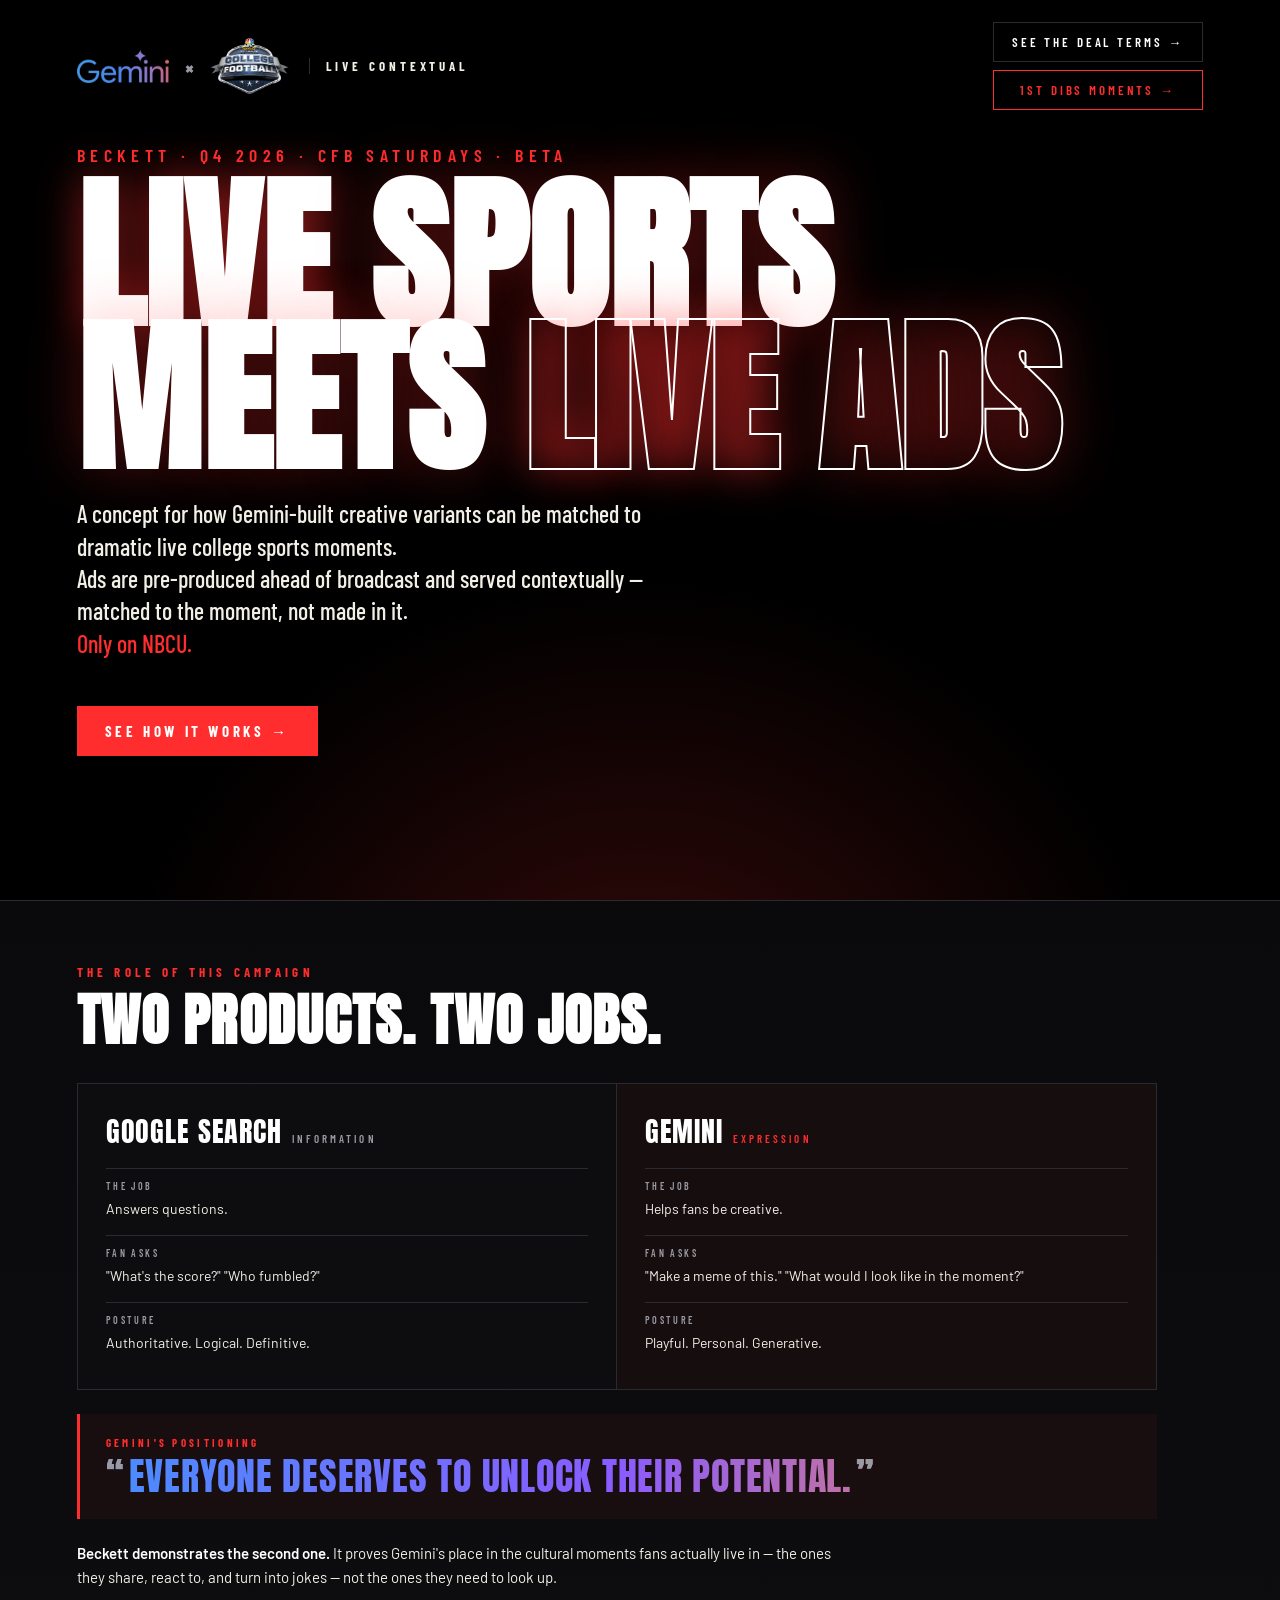
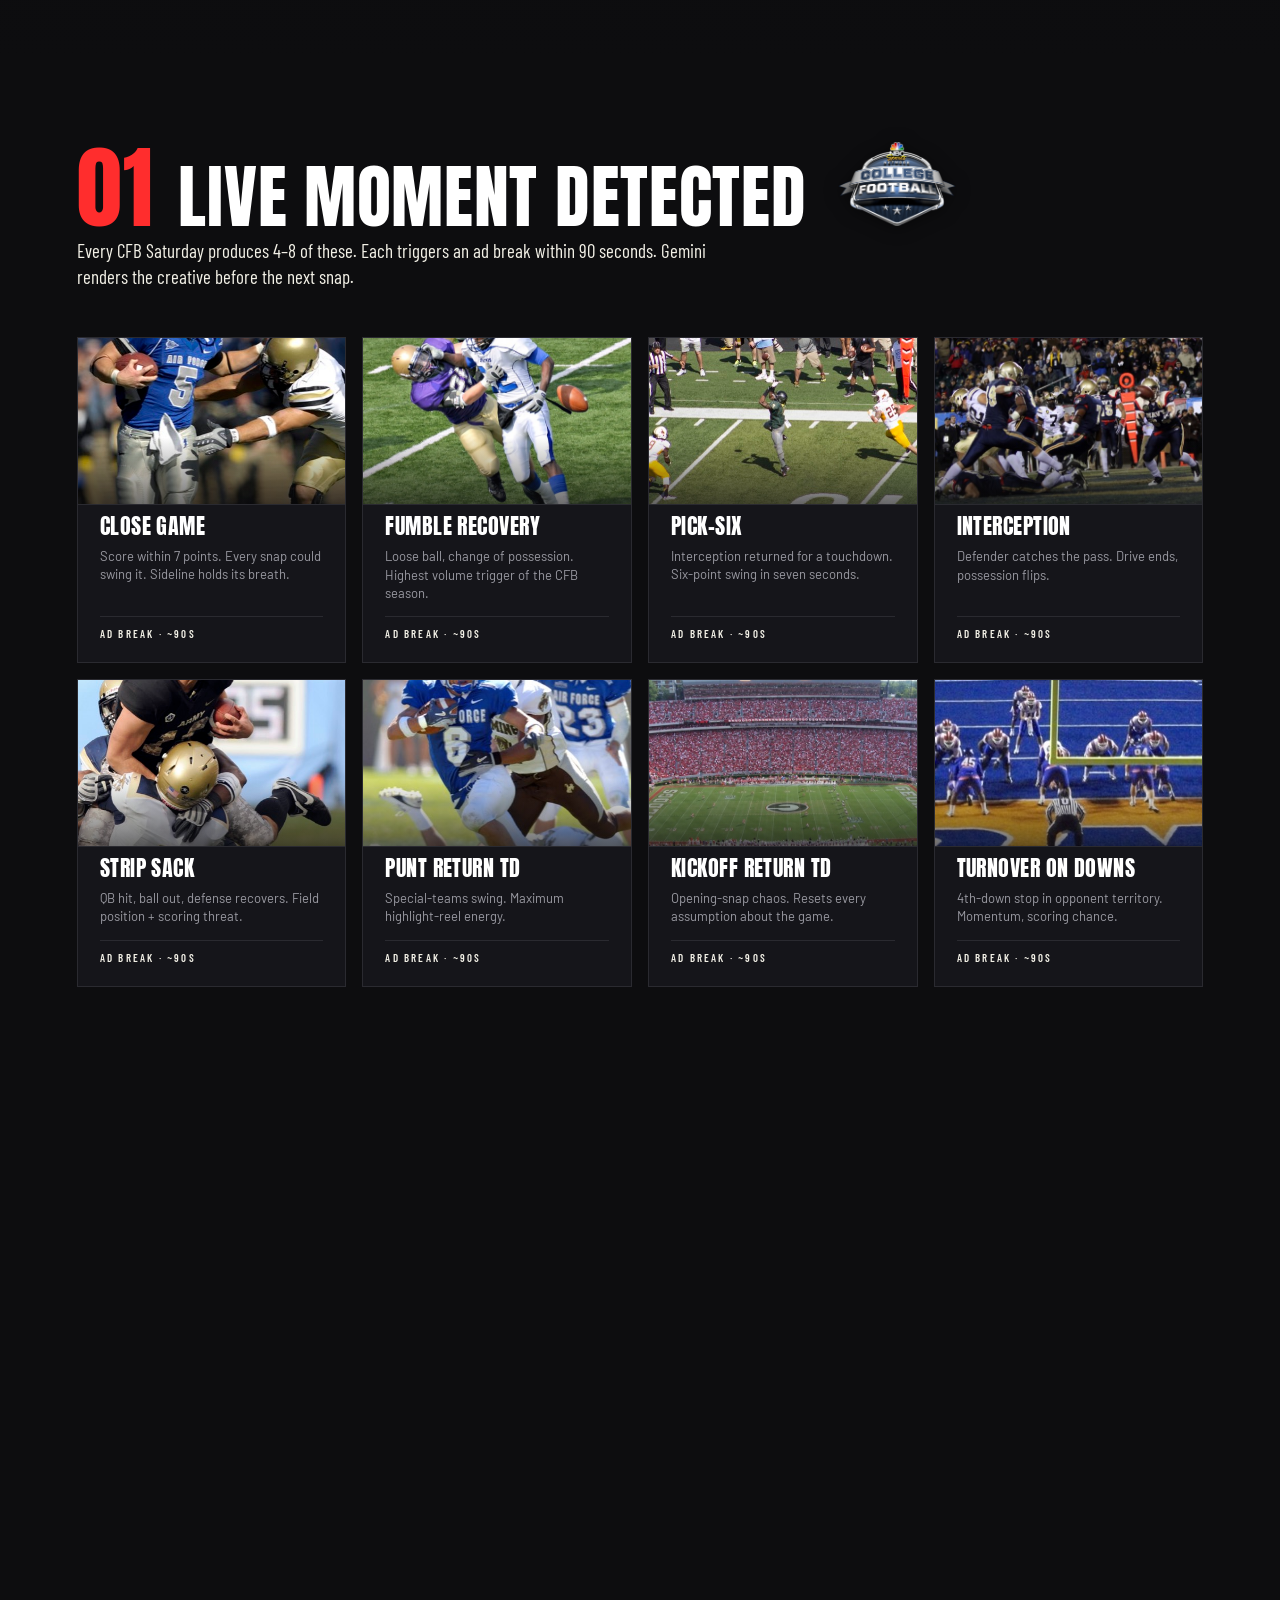
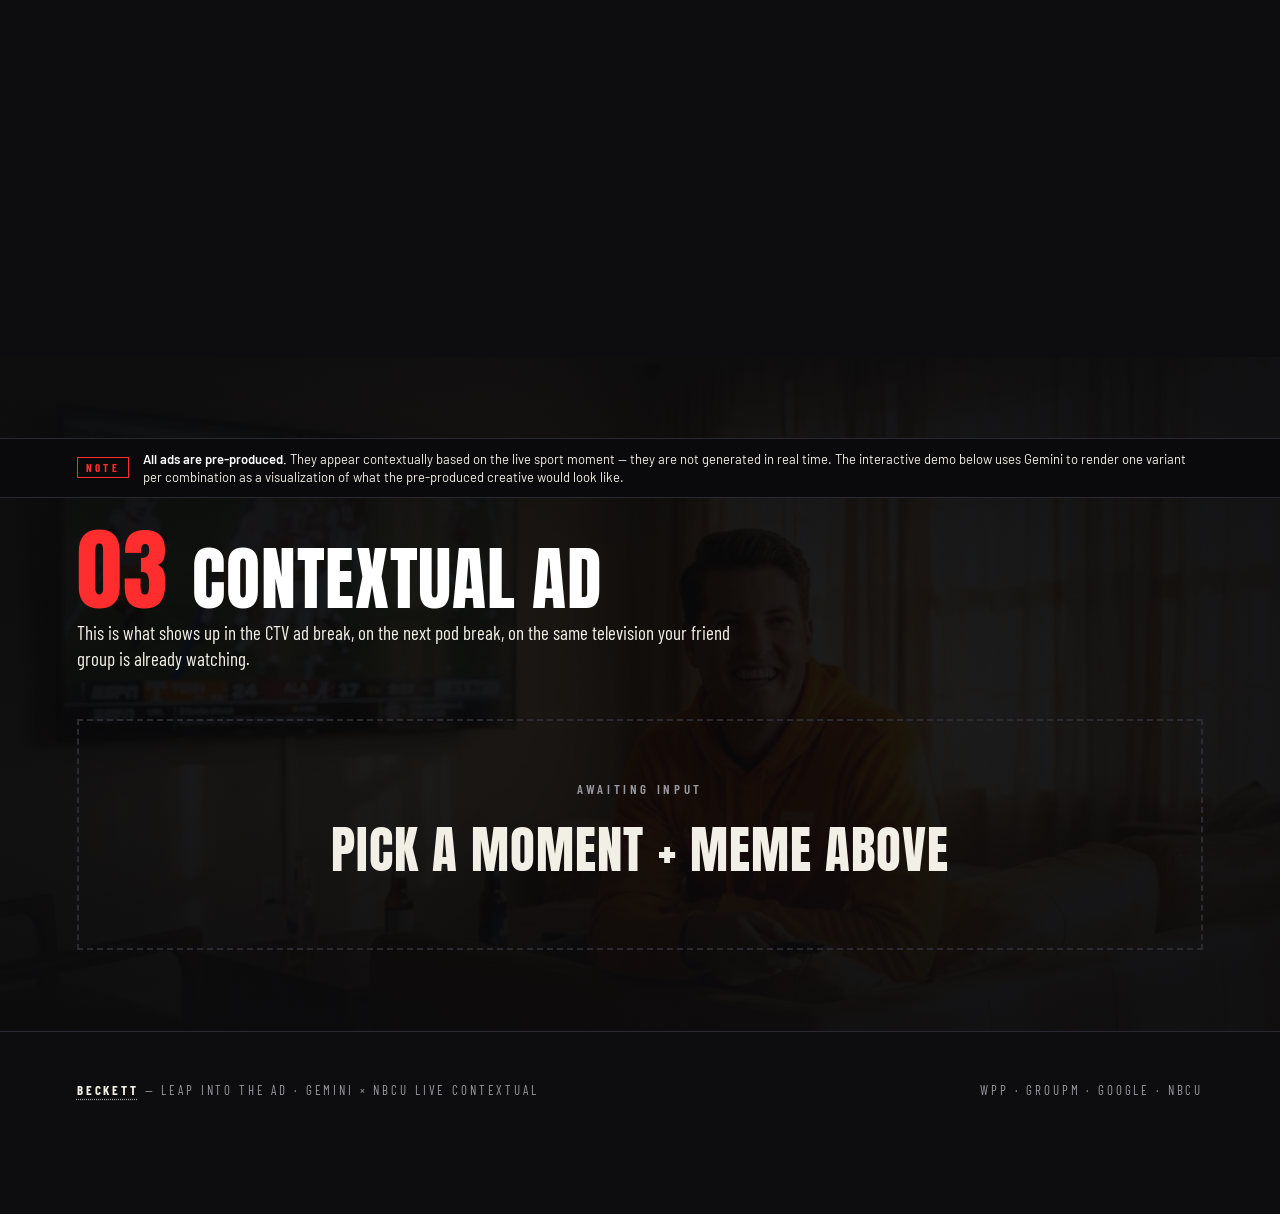
==== index.html @ 95bbdfd6 "Eliminate mid-scroll freezes: async image decode, lighter video, content-visibility The intermittent" ====
<!DOCTYPE html>
<html lang="en">
<head>
<meta charset="UTF-8">
<meta name="viewport" content="width=device-width, initial-scale=1.0">
<link rel="icon" type="image/svg+xml" href="/assets/favicon.svg">
<title>Beckett — Gemini × NBCU Live Contextual</title>
<meta name="description" content="Leap into the ad. Beckett turns a CFB turnover into a meme of your friend before the next snap. A Gemini × NBCU pilot for Q4 2026.">
<link rel="preconnect" href="https://fonts.googleapis.com">
<link rel="preconnect" href="https://fonts.gstatic.com" crossorigin>
<link href="https://fonts.googleapis.com/css2?family=Anton&family=Barlow+Condensed:wght@500;600;700&family=Barlow:wght@400;500;600&family=JetBrains+Mono:wght@500&display=swap" rel="stylesheet">
<style>
  :root{
    --bg:#0d0d0f; --ink:#ffffff; --mute:#9a9aa2;
    --accent:#ff2d2d; --chalk:#f2f0e6;
    --line:#2a2a30;
    --gem-a:#4a8cff; --gem-b:#8a5cff; --gem-c:#ff8a3d;
    --display:'Anton',sans-serif; --cond:'Barlow Condensed',sans-serif;
    --body:'Barlow',sans-serif; --mono:'JetBrains Mono',monospace;
  }
  *{margin:0;padding:0;box-sizing:border-box}
  /* NOTE: no global scroll-behavior:smooth — on macOS it fights the trackpad's
     momentum scrolling and made this page feel stuck/janky to scroll (while
     arrow keys worked). Smooth scrolls are requested explicitly in JS instead. */
  body{background:var(--bg);color:var(--ink);font-family:var(--body);overflow-x:hidden;-webkit-font-smoothing:antialiased}
  a{color:inherit;text-decoration:none}
  button{font-family:inherit;background:none;border:none;color:inherit;cursor:pointer}

  /* ───────── topbar (in flow, sits above hero) ───────── */
  /* ───────── pre-produced notice banner (top of page) ───────── */
  .notice-banner{position:relative;z-index:6;
    background:#0a0a0d;border-bottom:1px solid var(--line);
    padding:11px 6vw;display:flex;align-items:center;gap:14px;flex-wrap:wrap}
  .notice-banner .nb-tag{font-family:var(--cond);font-weight:700;font-size:11px;
    letter-spacing:.3em;text-transform:uppercase;color:var(--accent);
    border:1px solid var(--accent);padding:3px 8px;flex-shrink:0}
  .notice-banner .nb-msg{font-family:var(--body);font-size:13px;color:var(--chalk);
    line-height:1.4;flex:1;min-width:0}
  .notice-banner .nb-msg b{color:var(--ink);font-weight:600}

  .topbar{position:absolute;top:0;left:0;right:0;z-index:5;
    display:flex;align-items:center;justify-content:space-between;
    padding:22px 6vw;gap:18px}
  .brand{display:flex;align-items:center;gap:16px;min-width:0}
  .brand-gemini{height:34px;width:auto;display:block;
    filter:drop-shadow(0 2px 6px rgba(0,0,0,.4))}
  .brand-x{font-family:var(--display);font-size:26px;color:var(--mute);
    line-height:1;letter-spacing:.02em}
  .brand-logo{height:56px;width:auto;display:block;
    filter:drop-shadow(0 2px 6px rgba(0,0,0,.5))}
  @media(max-width:700px){.brand-logo{height:44px}.brand-gemini{height:26px}.brand-x{font-size:20px}}
  .wordmark{font-family:var(--cond);font-weight:700;font-size:13px;
    letter-spacing:.3em;text-transform:uppercase;color:var(--chalk);
    padding-left:16px;margin-left:4px;border-left:1px solid var(--line);line-height:1.3}
  @media(max-width:900px){.wordmark{display:none}}
  .wordmark .gem{
    background:linear-gradient(90deg,var(--gem-a),var(--gem-b) 55%,var(--gem-c));
    -webkit-background-clip:text;background-clip:text;color:transparent}
  .topbar-btns{display:flex;flex-direction:column;gap:8px;align-items:flex-end}
  .topbar-btns .deal-btn,.topbar-btns .dibs-btn{width:100%;text-align:center}
  .deal-btn{font-family:var(--cond);font-weight:600;font-size:13px;
    letter-spacing:.22em;text-transform:uppercase;color:var(--ink);
    border:1.5px solid var(--line);padding:11px 18px;
    transition:border-color .2s,background .2s}
  .deal-btn:hover{border-color:var(--accent);background:rgba(255,45,45,.06)}
  .dibs-btn{font-family:var(--cond);font-weight:600;font-size:13px;
    letter-spacing:.22em;text-transform:uppercase;color:var(--accent);
    border:1.5px solid var(--accent);padding:11px 18px;
    transition:background .2s,color .2s;cursor:pointer}
  .dibs-btn:hover{background:var(--accent);color:#fff}
  .modal-pdf-body{background:#111113;border:1px solid var(--line);
    max-width:min(96vw,1200px);width:100%;padding:0;position:relative}
  .modal-pdf-header{padding:18px 22px 14px;border-bottom:1px solid var(--line);
    display:flex;align-items:center;justify-content:space-between}
  .modal-pdf-header .modal-kick{margin-bottom:0}
  .modal-pdf-embed{width:100%;height:78vh;display:block}
  .modal-pdf-fallback{display:flex;align-items:center;justify-content:center;
    height:78vh;font-family:var(--body);color:var(--mute);font-size:14px;gap:8px}

  /* ───────── hero — tunnel ───────── */
  .hero{min-height:100vh;display:flex;flex-direction:column;justify-content:center;
    padding:0 6vw;position:relative;background:#000;isolation:isolate;overflow:hidden}
  /* YouTube video bg — Tenn vs Bama 2022 highlights, autoplay muted loop */
  /* poster fallback so something always shows even if the iframe is blocked */
  .video-bg{position:absolute;inset:0;z-index:0;overflow:hidden;pointer-events:none;
    background:url(https://i.ytimg.com/vi/ij8JB47XbZA/maxresdefault.jpg) center/cover no-repeat #000}
  .video-bg video{position:absolute;inset:0;width:100%;height:100%;
    object-fit:cover;border:0;pointer-events:none;background:transparent}
  /* scrim — keeps text legible over the live video */
  .video-scrim{position:absolute;inset:0;z-index:1;pointer-events:none;
    background:
      linear-gradient(180deg,rgba(0,0,0,.7) 0%,rgba(0,0,0,.55) 30%,rgba(0,0,0,.55) 70%,rgba(0,0,0,.9) 100%),
      linear-gradient(90deg,rgba(0,0,0,.55) 0%,rgba(0,0,0,.35) 50%,rgba(0,0,0,.35) 100%)}
  .hero::before{content:"";position:absolute;inset:0;z-index:2;
    background:linear-gradient(180deg,#000 0%,transparent 22%,transparent 78%,#000 100%);
    pointer-events:none}
  /* breathing red radial glow at the bottom — slow heartbeat */
  /* static red glow — the breathing opacity animation was dropped: it repainted
     this full-viewport layer every frame and added to the desktop stalls */
  .hero::after{content:"";position:absolute;inset:0;z-index:2;pointer-events:none;
    background:radial-gradient(ellipse 60% 80% at 50% 120%,rgba(255,45,45,.32),transparent 70%);
    opacity:.7}
  /* keep hero content above the bg/scrim/pulse layers (exclude the bg layers themselves) */
  .hero > *:not(.video-bg):not(.video-scrim){position:relative;z-index:4}

  /* meme template overlay on the render frame — shows meme being used as inspiration */
  .render-template{position:absolute;left:5%;top:24%;width:22%;z-index:2;
    display:flex;flex-direction:column;gap:8px;align-items:center}
  .render-template-kick{font-family:var(--cond);font-weight:700;font-size:clamp(9px,1.1vw,12px);
    letter-spacing:.3em;text-transform:uppercase;color:var(--accent);
    background:rgba(0,0,0,.78);padding:5px 10px;border:1px solid var(--accent)}
  .render-template img{width:100%;aspect-ratio:1/1;object-fit:cover;
    border:3px solid #fff;box-shadow:0 6px 28px rgba(0,0,0,.7)}
  .render-template-name{font-family:var(--cond);font-weight:600;font-size:clamp(11px,1.3vw,14px);
    letter-spacing:.16em;text-transform:uppercase;color:#fff;text-align:center;
    text-shadow:0 2px 6px rgba(0,0,0,.9)}
  .render-template-arrow{position:absolute;left:28%;top:42%;z-index:2;
    font-family:var(--display);font-size:clamp(22px,3vw,34px);color:var(--accent);
    text-shadow:0 2px 8px rgba(0,0,0,.8)}
  @media(max-width:700px){.render-template{width:30%;left:3%;top:18%}.render-template-arrow{display:none}}

  /* LIVE word pulse — subtle red glow oscillation on the headline */
  /* static glow — the animated text-shadow keyframes repainted the huge hero
     headline every frame, the biggest per-frame desktop cost. Now static. */
  .live-pulse{text-shadow:0 0 45px rgba(255,45,45,.55)}
  @keyframes live-glow{
    0%,100%{text-shadow:0 0 30px rgba(255,45,45,.3)}
    50%{text-shadow:0 0 55px rgba(255,45,45,.75),0 0 90px rgba(255,45,45,.35)}
  }

  /* honor reduced-motion preferences */
  @media (prefers-reduced-motion: reduce){
    .hero::after,.live-pulse{animation:none !important}
    .video-bg{display:none}
  }
  /* touch devices (set in JS) — kill per-frame hero repaints even in iOS
     desktop-site mode, where the max-width:700px query won't match */
  .lite-fx .hero::after,.lite-fx .live-pulse{animation:none !important}
  /* hero scrolled out of view (set in JS) — Chrome keeps CSS animations
     running on off-screen elements, so the text-shadow keyframes on the huge
     headline kept repainting every frame while the user was down at the
     Moments/Memes grids. That per-frame repaint is what made clicking the
     cards feel laggy and the page feel broken. Freeze them while resting. */
  .hero-rest .hero::after,.hero-rest .live-pulse{animation:none !important}

  /* ───────── mobile pass ───────── */
  /* on mobile the live IFrame video is skipped (see heroVideoAllowed) — the poster image is the hero bg */
  @media (max-width:700px){
    /* shrink the CTV bezel border so the TV isn't a postage stamp */
    .ctv-frame{border-width:6px}
    /* storyboard wraps to 2 rows of 3 thumbs */
    .sb-track{grid-template-columns:repeat(3,1fr)}
    /* modal full-bleed on mobile */
    .modal{padding:0;align-items:stretch}
    .modal-body{max-width:100%;min-height:100%;padding:30px 22px}
    .modal-close{top:10px;right:10px}
    /* drop continuously-repainting decorative animations on phones — the
       text-shadow keyframes in particular force a CPU repaint of the huge
       hero headline every frame, which fights touch scrolling */
    .hero::after{animation:none}
    .live-pulse{animation:none}
  }
  .h-kick{font-family:var(--cond);font-size:clamp(14px,1.6vw,18px);font-weight:600;
    letter-spacing:.3em;text-transform:uppercase;color:var(--accent);
    margin-bottom:18px;position:relative}
  .h-title{font-family:var(--display);font-size:clamp(52px,13vw,210px);
    line-height:.86;letter-spacing:.005em;text-transform:uppercase;position:relative;
    text-shadow:0 0 60px rgba(255,45,45,.3)}
  .h-title > span{display:block}
  .h-title .out{-webkit-text-stroke:2px var(--ink);color:transparent;display:inline}
  .h-sub{margin-top:28px;font-family:var(--cond);font-size:clamp(18px,2.2vw,24px);
    font-weight:500;color:var(--chalk);max-width:640px;position:relative;line-height:1.35}

  .formula{margin-top:36px;display:flex;align-items:baseline;gap:18px;flex-wrap:wrap;
    position:relative}
  .f-slot{font-family:var(--display);font-size:clamp(22px,3vw,34px);
    letter-spacing:.04em;text-transform:uppercase;
    color:var(--mute);transition:color .2s}
  .f-slot.filled{color:var(--ink)}
  .f-op{font-family:var(--display);font-size:clamp(22px,3vw,34px);color:var(--mute)}
  .f-eq{font-family:var(--display);font-size:clamp(22px,3vw,34px);color:var(--ink)}
  .f-ad{font-family:var(--display);font-size:clamp(28px,3.6vw,42px);
    color:var(--accent);letter-spacing:.04em}

  .h-cta{margin-top:46px;display:flex;gap:14px;flex-wrap:wrap;position:relative}
  .cta-primary{font-family:var(--cond);font-weight:700;font-size:15px;
    letter-spacing:.24em;text-transform:uppercase;
    padding:16px 28px;background:var(--accent);color:#fff;
    transition:transform .15s,background .15s}
  .cta-primary:hover{background:#ff4242;transform:translateY(-1px)}
  .cta-ghost{font-family:var(--cond);font-weight:600;font-size:14px;
    letter-spacing:.22em;text-transform:uppercase;
    padding:16px 24px;border:1.5px solid var(--line);color:var(--ink);
    transition:border-color .2s}
  .cta-ghost:hover{border-color:var(--ink)}

  .scroll-cue{position:absolute;bottom:30px;left:6vw;font-family:var(--cond);
    font-size:13px;letter-spacing:.24em;color:var(--mute);text-transform:uppercase}
  .codename{position:absolute;top:96px;right:6vw;z-index:5;
    font-family:var(--cond);font-size:11px;letter-spacing:.32em;
    text-transform:uppercase;color:var(--mute);text-align:right;line-height:1.5}
  .codename b{display:block;color:var(--chalk);font-weight:700;font-size:13px;
    letter-spacing:.38em;margin-bottom:2px}

  /* hover tooltip for the Beckett mark — explains the Quantum Leap reference */
  .beckett-mark{position:relative;cursor:help;
    text-decoration:underline;text-decoration-style:dotted;
    text-decoration-color:var(--mute);text-underline-offset:4px}
  .beckett-mark:hover{text-decoration-color:var(--accent)}
  .beckett-mark::before{content:attr(data-tip);
    position:absolute;right:0;top:calc(100% + 12px);
    width:max-content;max-width:300px;
    padding:14px 16px;background:#0d0d0f;border:1px solid var(--line);
    font-family:var(--body);font-weight:400;font-size:12px;letter-spacing:.01em;
    text-transform:none;color:var(--chalk);line-height:1.55;text-align:left;
    z-index:20;
    opacity:0;pointer-events:none;transition:opacity .18s;
    box-shadow:0 14px 40px rgba(0,0,0,.7)}
  .beckett-mark:hover::before,.beckett-mark.tip-on::before{opacity:1}
  /* footer variant: anchor tip to the left so it stays on-screen */
  .beckett-mark.tip-left::before{right:auto;left:0}
  @media(max-width:700px){.codename{display:none}}

  /* friend avatar — appears in placeholder + sticky bar */
  .friend-av{width:42px;height:42px;border-radius:50%;background:#1a1a1f;
    border:1.5px solid var(--line);overflow:hidden;flex-shrink:0;position:relative;
    display:flex;align-items:center;justify-content:center}
  .friend-av img{width:100%;height:100%;object-fit:cover;display:block}
  .friend-av img.failed{display:none}
  .friend-av .fa-ph{font-family:var(--cond);font-weight:700;font-size:11px;
    letter-spacing:.18em;color:var(--mute)}
  .friend-av.lg{width:160px;height:160px;border:2px solid var(--accent)}
  .friend-av.lg .fa-ph{font-size:16px}

  /* ───────── why-panel: the role of this campaign ───────── */
  .why-panel{padding:7vh 6vw 8vh;
    background:linear-gradient(180deg,#0a0a0d 0%,var(--bg) 100%);
    border-top:1px solid var(--line)}
  .why-kick{font-family:var(--cond);font-weight:700;font-size:13px;
    letter-spacing:.32em;text-transform:uppercase;color:var(--accent);margin-bottom:14px}
  .why-title{font-family:var(--display);font-size:clamp(32px,4.5vw,56px);
    text-transform:uppercase;letter-spacing:.02em;line-height:.95;margin-bottom:36px}
  .why-grid{display:grid;grid-template-columns:1fr 1fr;
    border:1px solid var(--line);background:#0d0d0f;max-width:1080px}
  @media(max-width:700px){.why-grid{grid-template-columns:1fr}}
  .why-col{padding:26px 28px;border-right:1px solid var(--line);display:flex;flex-direction:column;gap:6px}
  .why-col:last-child{border-right:none;background:rgba(255,45,45,.04)}
  @media(max-width:700px){.why-col{border-right:none;border-bottom:1px solid var(--line)}
    .why-col:last-child{border-bottom:none}}
  .why-brand{font-family:var(--display);font-size:clamp(22px,2.6vw,28px);
    letter-spacing:.03em;text-transform:uppercase;margin-bottom:10px;color:var(--ink);
    display:flex;align-items:baseline;gap:10px;flex-wrap:wrap}
  .why-brand .small{font-family:var(--cond);font-weight:600;font-size:11px;
    letter-spacing:.28em;color:var(--mute);text-transform:uppercase}
  .why-col:last-child .why-brand .small{color:var(--accent)}
  .why-line{font-family:var(--body);font-size:14px;color:var(--chalk);line-height:1.5;
    padding:10px 0;border-top:1px solid var(--line)}
  .why-line:first-of-type{border-top:none;padding-top:4px}
  .why-line b{color:var(--ink);font-weight:600}
  .why-line em{font-style:normal;font-family:var(--cond);font-weight:600;font-size:10px;
    letter-spacing:.24em;text-transform:uppercase;color:var(--mute);
    display:block;margin-bottom:4px}

  .why-positioning{margin-top:24px;padding:22px 26px;max-width:1080px;
    border-left:3px solid var(--accent);background:rgba(255,45,45,.05);
    display:flex;flex-direction:column;gap:8px}
  .wp-kick{font-family:var(--cond);font-weight:700;font-size:11px;letter-spacing:.3em;
    text-transform:uppercase;color:var(--accent)}
  .wp-quote{font-family:var(--display);font-size:clamp(22px,3vw,38px);
    letter-spacing:.02em;text-transform:uppercase;line-height:1.05;
    background:linear-gradient(90deg,var(--gem-a) 0%,var(--gem-b) 50%,var(--gem-c) 100%);
    -webkit-background-clip:text;background-clip:text;color:transparent;
    -webkit-text-fill-color:transparent}
  .wp-quote::before{content:open-quote;margin-right:4px;color:var(--mute);
    -webkit-text-fill-color:var(--mute);background:none}
  .wp-quote::after{content:close-quote;margin-left:4px;color:var(--mute);
    -webkit-text-fill-color:var(--mute);background:none}

  .why-foot{font-family:var(--body);font-size:15px;color:var(--chalk);line-height:1.6;
    margin-top:22px;max-width:780px}
  .why-foot b{color:var(--ink);font-weight:600}

  /* ───────── sticky formula bar (after hero) ───────── */
  .stick-wrap{position:relative}
  .stick-bar{position:sticky;top:0;z-index:4;
    background:rgba(13,13,15,.92);backdrop-filter:blur(10px);
    border-bottom:1px solid var(--line);
    padding:14px 6vw;display:flex;align-items:center;gap:14px;flex-wrap:wrap}
  .stick-bar .sk{font-family:var(--cond);font-size:12px;letter-spacing:.28em;
    text-transform:uppercase;color:var(--mute);margin-right:6px}
  .stick-bar .pill{font-family:var(--cond);font-weight:600;font-size:12px;
    letter-spacing:.18em;text-transform:uppercase;
    padding:7px 12px;border:1px solid var(--line);color:var(--mute);min-width:130px;text-align:center}
  .stick-bar .pill.filled{color:var(--ink);border-color:var(--accent);background:rgba(255,45,45,.06)}
  .stick-bar .op{color:var(--mute);font-family:var(--display);font-size:18px}
  .stick-bar .reset{margin-left:auto;font-family:var(--cond);font-weight:600;
    font-size:12px;letter-spacing:.22em;text-transform:uppercase;color:var(--mute);
    padding:7px 12px;border:1px solid var(--line);transition:color .2s,border-color .2s}
  .stick-bar .reset:hover{color:var(--ink);border-color:var(--ink)}

  /* ───────── sections ───────── */
  section{padding:9vh 6vw;position:relative}
  /* Skip rendering off-screen sections while scrolling (big win on this tall
     page). contain-intrinsic-size:auto remembers each section's real height
     after first render, so the scrollbar stays stable — no jump. */
  .why-panel,#step-1,#step-2{content-visibility:auto;contain-intrinsic-size:auto 800px}
  .s-head{display:flex;align-items:baseline;gap:24px;margin-bottom:8px;flex-wrap:wrap}
  .s-num{font-family:var(--display);font-size:clamp(48px,7vw,100px);
    line-height:.9;color:var(--accent);letter-spacing:.02em}
  .s-title{font-family:var(--display);font-size:clamp(40px,5.5vw,78px);
    line-height:.95;letter-spacing:.01em;text-transform:uppercase}
  .s-sub{font-family:var(--cond);font-size:clamp(16px,1.6vw,19px);
    color:var(--chalk);max-width:680px;margin-bottom:46px;line-height:1.4}

  /* ───────── moment grid ───────── */
  .grid{display:grid;gap:16px}
  .grid-moments{grid-template-columns:repeat(4,1fr)}
  .grid-memes{grid-template-columns:repeat(6,1fr)}
  @media(max-width:1100px){.grid-moments{grid-template-columns:repeat(2,1fr)}
    .grid-memes{grid-template-columns:repeat(3,1fr)}}
  @media(max-width:600px){.grid-memes{grid-template-columns:repeat(2,1fr)}
    .h-page{display:none}}

  .card{position:relative;background:#15151a;border:1.5px solid var(--line);
    padding:22px;cursor:pointer;
    transition:border-color .2s,transform .15s,background .2s;
    display:flex;flex-direction:column;gap:10px;min-height:170px}
  .card:hover{border-color:var(--ink);transform:translateY(-2px)}
  .card.active{border-color:var(--accent);background:rgba(255,45,45,.08)}
  .card.active::after{content:"SELECTED";position:absolute;top:10px;right:12px;
    font-family:var(--cond);font-weight:700;font-size:10px;letter-spacing:.24em;
    color:var(--accent)}
  .card.hero-combo .ribbon{position:absolute;top:0;left:0;
    font-family:var(--cond);font-weight:700;font-size:9px;letter-spacing:.22em;
    color:var(--accent);background:rgba(255,45,45,.12);padding:4px 8px}

  .c-icon{font-family:var(--display);font-size:42px;color:var(--accent);
    line-height:1;letter-spacing:.02em}
  .moment-thumb{aspect-ratio:16/10;background:#0a0a0d;overflow:hidden;
    margin:-22px -22px 0;border-bottom:1px solid var(--line);position:relative}
  .moment-thumb img{width:100%;height:100%;object-fit:cover;display:block;
    transition:transform .4s ease}
  .card:hover .moment-thumb img{transform:scale(1.04)}
  .moment-thumb::after{content:"";position:absolute;inset:0;
    background:linear-gradient(180deg,transparent 60%,rgba(13,13,15,.6) 100%);
    pointer-events:none}
  .c-name{font-family:var(--display);font-size:22px;letter-spacing:.02em;
    text-transform:uppercase;line-height:1}
  .c-desc{font-family:var(--body);font-size:13px;color:var(--mute);line-height:1.4;
    flex:1}
  .c-tag{font-family:var(--cond);font-weight:600;font-size:11px;letter-spacing:.2em;
    text-transform:uppercase;color:var(--chalk);
    border-top:1px solid var(--line);padding-top:10px;margin-top:4px}

  /* meme card variant */
  .meme-thumb{aspect-ratio:1/1;background:#0a0a0d;border:1px solid var(--line);
    display:flex;align-items:center;justify-content:center;overflow:hidden;
    position:relative;margin-bottom:6px}
  .meme-thumb img{width:100%;height:100%;object-fit:cover;display:block}
  .meme-thumb img.failed{display:none}
  .meme-ph{font-family:var(--display);font-size:32px;color:var(--mute);
    text-align:center;padding:10px;letter-spacing:.04em;
    background:repeating-linear-gradient(45deg,#0a0a0d 0 8px,#11111a 8px 16px);
    width:100%;height:100%;display:flex;align-items:center;justify-content:center}
  .meme-card .c-name{font-size:18px}
  .meme-card .c-desc{font-size:12px}

  /* ───────── step 3 reveal ───────── */
  .reveal{margin-top:20px}
  .reveal-empty{padding:60px 30px;border:2px dashed var(--line);text-align:center}
  .reveal-empty .e-kick{font-family:var(--cond);font-weight:600;font-size:13px;
    letter-spacing:.28em;text-transform:uppercase;color:var(--mute);margin-bottom:14px}
  .reveal-empty .e-msg{font-family:var(--display);font-size:clamp(28px,4vw,52px);
    text-transform:uppercase;letter-spacing:.02em;color:var(--chalk)}

  .reveal-stage{display:flex;align-items:center;justify-content:center;gap:28px;
    max-width:1180px;margin:0 auto}
  @media(max-width:900px){.reveal-stage{flex-direction:column;gap:18px}}

  .ref-panel{flex-shrink:0;width:200px;display:flex;flex-direction:column;
    align-items:center;gap:10px}
  @media(max-width:900px){.ref-panel{width:160px}}
  .ref-label{font-family:var(--cond);font-weight:700;font-size:11px;
    letter-spacing:.3em;text-transform:uppercase;color:var(--mute);text-align:center}
  .ref-photo{width:100%;aspect-ratio:1/1;overflow:hidden;
    border:2px solid var(--line);background:#15151a;
    display:flex;align-items:center;justify-content:center}
  .ref-photo img{width:100%;height:100%;object-fit:cover;display:block}
  .ref-photo img.failed{display:none}
  .ref-photo .rp-ph{font-family:var(--cond);font-weight:700;font-size:13px;
    letter-spacing:.18em;color:var(--mute)}
  .ref-caption{font-family:var(--body);font-size:12px;color:var(--mute);
    text-align:center;line-height:1.4;max-width:180px}
  .ref-arrow{font-family:var(--display);font-size:48px;color:var(--accent);
    line-height:1;flex-shrink:0;align-self:center}
  @media(max-width:900px){.ref-arrow{transform:rotate(90deg)}}

  /* step 3 subtle room backdrop — makes the CTV bezel read as mounted in a real room */
  #step-3{position:relative;overflow:hidden;isolation:isolate}
  /* dimmed static room backdrop — the heavy blur(24px) filter was dropped
     because re-compositing it on scroll caused jank on some devices */
  #step-3::before{content:"";position:absolute;inset:0;z-index:-1;pointer-events:none;
    background:url(/images/frames/couch.jpg) center 30%/cover no-repeat;
    filter:brightness(.2) saturate(1.1);
    opacity:.4}
  #step-3::after{content:"";position:absolute;inset:0;z-index:-1;pointer-events:none;
    background:radial-gradient(ellipse 80% 60% at 50% 50%,transparent 30%,rgba(13,13,15,.7) 90%)}

  .ctv-wrap{flex:1;min-width:0;max-width:960px}
  .ctv-frame{position:relative;
    background:#000;border:14px solid #1a1a1f;border-radius:6px;
    box-shadow:0 0 0 1px #000,0 30px 80px rgba(0,0,0,.6),
      0 0 120px rgba(255,45,45,.12);
    aspect-ratio:16/9;overflow:hidden}
  .ctv-frame::before{content:"";position:absolute;inset:0;
    background:linear-gradient(180deg,transparent 0%,transparent 80%,rgba(0,0,0,.4) 100%);
    pointer-events:none;z-index:2}
  .ctv-frame::after{content:"LIVE";position:absolute;top:14px;left:16px;
    font-family:var(--cond);font-weight:700;font-size:11px;letter-spacing:.22em;
    color:#fff;background:var(--accent);padding:4px 8px;z-index:3}
  .ctv-stand{width:120px;height:14px;margin:0 auto;background:#1a1a1f;
    border-radius:0 0 6px 6px}
  .ctv-stand-base{width:200px;height:6px;margin:2px auto 0;background:#1a1a1f;
    border-radius:2px}

  .ad-img{width:100%;height:100%;object-fit:cover;display:block;position:relative;z-index:1}
  .ad-img.failed{display:none}
  .ad-placeholder{position:absolute;inset:0;z-index:1;
    display:flex;flex-direction:column;align-items:center;justify-content:center;
    padding:40px;text-align:center;
    background:
      radial-gradient(ellipse 70% 60% at 50% 50%,rgba(255,45,45,.18),transparent 70%),
      repeating-linear-gradient(45deg,#0a0a0d 0 14px,#11111a 14px 28px)}
  .ph-kick{font-family:var(--cond);font-weight:600;font-size:12px;letter-spacing:.3em;
    text-transform:uppercase;color:var(--accent);margin-bottom:14px}
  .ph-formula{font-family:var(--display);font-size:clamp(28px,4vw,52px);
    text-transform:uppercase;letter-spacing:.02em;color:var(--ink);line-height:.95;
    margin-bottom:14px}
  .ph-friend{margin:14px 0 18px}
  .ph-desc{font-family:var(--cond);font-size:clamp(14px,1.6vw,18px);
    color:var(--chalk);max-width:520px;line-height:1.4}
  .ph-note{margin-top:18px;font-family:var(--mono);font-size:11px;
    letter-spacing:.1em;color:var(--mute)}

  .render-overlay{position:absolute;inset:0;z-index:4;
    display:flex;flex-direction:column;align-items:center;justify-content:center;
    background:rgba(0,0,0,.88);gap:18px;
    opacity:0;pointer-events:none;transition:opacity .25s}
  .render-overlay.on{opacity:1;pointer-events:auto}
  .spinner{width:48px;height:48px;border-radius:50%;
    background:conic-gradient(from 0deg,var(--gem-a),var(--gem-b),var(--gem-c),var(--gem-a));
    -webkit-mask:radial-gradient(circle 16px,transparent 98%,#000 100%);
            mask:radial-gradient(circle 16px,transparent 98%,#000 100%);
    animation:spin 1.1s linear infinite}
  @keyframes spin{to{transform:rotate(360deg)}}
  .render-msg{font-family:var(--cond);font-weight:600;font-size:14px;
    letter-spacing:.28em;text-transform:uppercase;color:var(--chalk)}
  .render-msg .gem{
    background:linear-gradient(90deg,var(--gem-a),var(--gem-b) 55%,var(--gem-c));
    -webkit-background-clip:text;background-clip:text;color:transparent;font-weight:700}

  .reveal-meta{margin-top:24px;max-width:960px;margin-left:auto;margin-right:auto;
    display:flex;align-items:flex-start;justify-content:space-between;gap:24px;flex-wrap:wrap}
  .caption{font-family:var(--cond);font-size:clamp(16px,1.8vw,20px);
    color:var(--chalk);max-width:560px;line-height:1.4}
  .caption .em{color:var(--ink);font-weight:600}
  .gem-lockup{font-family:var(--cond);font-weight:700;font-size:13px;
    letter-spacing:.26em;text-transform:uppercase;color:var(--mute);
    display:flex;align-items:center;gap:10px;white-space:nowrap}
  .gem-lockup .dot{width:8px;height:8px;border-radius:50%;
    background:linear-gradient(135deg,var(--gem-a),var(--gem-b),var(--gem-c))}
  .reveal-actions{margin-top:30px;display:flex;gap:14px;flex-wrap:wrap;
    justify-content:center}

  /* ───────── storyboard carousel ───────── */
  .frame-stage{position:absolute;inset:0;display:flex;align-items:center;justify-content:center;
    z-index:1;opacity:0;transition:opacity .3s;pointer-events:none}
  .frame-stage.on{opacity:1;pointer-events:auto}
  .frame-stage > img{width:100%;height:100%;object-fit:cover;display:block}
  /* chat-meme overlay sits inside the chat bubble — must not inherit the fill rule above */
  .frame-stage img.chat-meme-overlay{position:absolute;top:31.8%;left:49.6%;
    width:10.5%;height:auto;aspect-ratio:13/14;
    border-radius:9px;object-fit:cover;z-index:2;
    box-shadow:0 2px 6px rgba(0,0,0,.25)}

  /* text-card frames (broadcast graphics) */
  .fs-card{width:100%;height:100%;display:flex;flex-direction:column;
    align-items:center;justify-content:center;padding:6%;text-align:center;
    color:var(--ink);position:relative;overflow:hidden}
  .fs-card.bg-red{background:
    radial-gradient(ellipse 80% 100% at 50% 50%,rgba(255,45,45,.4),#0a0a0d 80%),
    #0a0a0d}
  .fs-card.bg-ink{background:linear-gradient(135deg,#15151a 0%,#0a0a0d 100%)}
  .fs-card.bg-brand{background:
    radial-gradient(circle at 30% 50%,rgba(74,140,255,.2),transparent 60%),
    radial-gradient(circle at 70% 50%,rgba(255,138,61,.18),transparent 60%),
    #0a0a0d}
  .fs-kick{font-family:var(--cond);font-weight:700;font-size:clamp(11px,1.4vw,14px);
    letter-spacing:.36em;text-transform:uppercase;color:var(--accent);margin-bottom:18px}
  .fs-headline{font-family:var(--display);font-size:clamp(34px,5vw,72px);
    text-transform:uppercase;letter-spacing:.02em;line-height:.92;margin-bottom:18px;
    text-shadow:0 0 30px rgba(0,0,0,.6)}
  .fs-headline .out{-webkit-text-stroke:2px var(--ink);color:transparent}
  .fs-sub{font-family:var(--cond);font-size:clamp(14px,1.8vw,20px);font-weight:500;
    color:var(--chalk);letter-spacing:.04em;max-width:540px;line-height:1.35}
  .fs-brand{display:flex;align-items:center;gap:18px;margin-top:8px}
  .fs-brand img{width:auto;height:clamp(28px,4vw,46px);display:block;
    filter:drop-shadow(0 2px 6px rgba(0,0,0,.5))}
  .fs-brand .x{font-family:var(--display);font-size:clamp(20px,3vw,30px);color:var(--mute)}

  /* image overlay caption for image-type frames */
  .frame-cap{position:absolute;left:0;right:0;bottom:0;padding:14px 18px;
    background:linear-gradient(180deg,transparent,rgba(0,0,0,.78) 60%);
    font-family:var(--cond);font-weight:600;font-size:clamp(13px,1.6vw,16px);
    letter-spacing:.18em;text-transform:uppercase;color:var(--chalk);z-index:2}
  .frame-cap b{color:var(--accent);font-weight:700;margin-right:8px}
  .frame-corner{position:absolute;top:14px;left:60px;padding:4px 8px;
    background:rgba(0,0,0,.6);
    font-family:var(--cond);font-weight:700;font-size:11px;letter-spacing:.22em;
    text-transform:uppercase;color:var(--chalk);z-index:3}

  .storyboard{max-width:1180px;margin:22px auto 0;
    display:flex;align-items:center;gap:14px}
  .sb-controls{display:flex;flex-direction:column;align-items:center;gap:6px;
    min-width:78px;flex-shrink:0}
  .sb-play{width:44px;height:44px;border-radius:50%;background:var(--accent);
    color:#fff;font-size:18px;display:flex;align-items:center;justify-content:center;
    transition:background .15s,transform .1s;line-height:1}
  .sb-play:hover{background:#ff4242}
  .sb-play:active{transform:scale(.95)}
  .sb-time{font-family:var(--mono);font-size:11px;color:var(--mute);letter-spacing:.05em}

  .sb-track{flex:1;display:grid;grid-template-columns:repeat(6,1fr);gap:8px;
    min-width:0}
  .sb-thumb{position:relative;cursor:pointer;background:#0a0a0d;
    border:2px solid var(--line);aspect-ratio:16/9;overflow:hidden;
    transition:border-color .15s,transform .15s}
  .sb-thumb:hover{border-color:var(--mute)}
  .sb-thumb.active{border-color:var(--accent);transform:translateY(-2px);
    box-shadow:0 6px 18px rgba(255,45,45,.18)}
  .sb-thumb img{width:100%;height:100%;object-fit:cover;display:block}
  .sb-thumb .sbt-card{width:100%;height:100%;display:flex;align-items:center;
    justify-content:center;text-align:center;padding:6px;
    background:linear-gradient(135deg,#15151a,#0a0a0d);
    font-family:var(--display);font-size:11px;line-height:1.1;
    text-transform:uppercase;letter-spacing:.04em;color:var(--chalk)}
  .sbt-label{position:absolute;left:0;right:0;bottom:0;
    background:rgba(0,0,0,.75);padding:3px 6px;
    font-family:var(--cond);font-weight:600;font-size:9px;letter-spacing:.16em;
    text-transform:uppercase;color:var(--ink);display:flex;justify-content:space-between;gap:4px}
  .sbt-label .t{color:var(--accent);font-family:var(--mono);font-weight:500}

  .sb-progress{position:absolute;left:0;bottom:0;height:2px;background:var(--accent);
    width:0;transition:width .1s linear}
  .sb-thumb.active .sb-progress{transition:width .08s linear}

  @media(max-width:700px){
    .sb-track{grid-template-columns:repeat(3,1fr);gap:6px}
    .sbt-label{font-size:9px;padding:2px 5px}
    .sb-controls{min-width:60px}
    .sb-play{width:36px;height:36px;font-size:14px}
    .storyboard{flex-wrap:wrap}
    .sb-controls{flex-direction:row;min-width:0;width:100%;justify-content:center;gap:14px}
  }

  /* ───────── direction input (regenerate with custom prompt) ───────── */
  .direct-panel{margin:34px auto 0;max-width:760px;
    border:1px solid var(--line);padding:22px 24px;background:#15151a}
  .direct-head{display:flex;align-items:center;gap:12px;margin-bottom:12px;flex-wrap:wrap}
  .direct-head .dh-kick{font-family:var(--cond);font-weight:700;font-size:11px;
    letter-spacing:.3em;text-transform:uppercase;color:var(--accent)}
  .direct-head .dh-title{font-family:var(--cond);font-weight:600;font-size:15px;
    letter-spacing:.04em;color:var(--ink)}
  .direct-form{display:flex;gap:12px;align-items:stretch;flex-wrap:wrap}
  .direct-input{flex:1;min-width:240px;
    background:#0a0a0d;border:1px solid var(--line);color:var(--ink);
    font-family:var(--body);font-size:14px;padding:12px 14px;line-height:1.4;
    resize:vertical;min-height:120px;transition:border-color .2s}
  .direct-input:focus{outline:none;border-color:var(--accent)}
  .direct-input::placeholder{color:var(--mute);font-style:italic}
  .direct-btn{font-family:var(--cond);font-weight:700;font-size:13px;
    letter-spacing:.22em;text-transform:uppercase;
    padding:0 22px;background:var(--accent);color:#fff;white-space:nowrap;
    transition:background .15s,opacity .15s}
  .direct-btn:hover:not(:disabled){background:#ff4242}
  .direct-btn:disabled{opacity:.5;cursor:wait}
  .direct-help{font-family:var(--body);font-size:12px;color:var(--mute);
    margin-top:10px;line-height:1.5}
  .direct-help b{color:var(--chalk);font-weight:600}

  /* ───────── built-with section ───────── */
  .built{display:grid;grid-template-columns:1fr 1fr;gap:48px;align-items:start}
  @media(max-width:900px){.built{grid-template-columns:1fr}}
  .built p{font-family:var(--body);font-size:15px;color:var(--chalk);
    line-height:1.6;margin-bottom:14px;max-width:540px}
  .beats{list-style:none;display:flex;flex-direction:column;gap:18px}
  .beats li{padding-left:48px;position:relative}
  .beats li::before{counter-increment:beat;content:counter(beat,decimal-leading-zero);
    position:absolute;left:0;top:-2px;
    font-family:var(--display);font-size:28px;color:var(--accent);line-height:1}
  .beats{counter-reset:beat}
  .beats .b-title{font-family:var(--cond);font-weight:700;font-size:14px;
    letter-spacing:.18em;text-transform:uppercase;color:var(--ink);margin-bottom:4px}
  .beats .b-body{font-family:var(--body);font-size:14px;color:var(--mute);line-height:1.5}

  /* ───────── footer ───────── */
  footer{padding:50px 6vw 70px;border-top:1px solid var(--line);
    display:flex;justify-content:space-between;gap:24px;flex-wrap:wrap}
  footer .fl{font-family:var(--cond);font-size:13px;letter-spacing:.22em;
    text-transform:uppercase;color:var(--mute)}
  footer .fl b{color:var(--chalk)}

  /* ───────── modal ───────── */
  .modal{position:fixed;inset:0;z-index:50;
    background:rgba(0,0,0,.75);backdrop-filter:blur(6px);
    display:flex;align-items:flex-start;justify-content:center;padding:6vh 4vw;
    opacity:0;pointer-events:none;transition:opacity .2s;overflow-y:auto}
  .modal.on{opacity:1;pointer-events:auto}
  .modal-body{background:#0d0d0f;border:1px solid var(--line);
    max-width:780px;width:100%;padding:42px 44px;position:relative}
  .modal-close{position:absolute;top:14px;right:14px;
    width:36px;height:36px;display:flex;align-items:center;justify-content:center;
    font-family:var(--cond);font-size:20px;color:var(--mute);
    border:1px solid var(--line);transition:color .2s,border-color .2s}
  .modal-close:hover{color:var(--ink);border-color:var(--ink)}
  .modal-kick{font-family:var(--cond);font-weight:600;font-size:12px;
    letter-spacing:.3em;text-transform:uppercase;color:var(--accent);margin-bottom:10px}
  .modal-title{font-family:var(--display);font-size:clamp(32px,4vw,52px);
    text-transform:uppercase;letter-spacing:.02em;line-height:.95;margin-bottom:28px}

  .terms-grp{margin-bottom:26px}
  .terms-grp h4{font-family:var(--cond);font-weight:700;font-size:12px;
    letter-spacing:.26em;text-transform:uppercase;color:var(--chalk);
    border-bottom:1px solid var(--line);padding-bottom:8px;margin-bottom:12px}
  .terms-grp ul{list-style:none}
  .terms-grp li{font-family:var(--body);font-size:14px;color:var(--ink);
    padding:6px 0 6px 22px;position:relative;line-height:1.5}
  .terms-grp li::before{content:"·";position:absolute;left:6px;top:4px;
    color:var(--accent);font-weight:700;font-size:18px}
  .terms-grp li.hi{color:var(--accent);font-weight:600}
  .terms-grp li .lbl{font-family:var(--cond);font-weight:700;letter-spacing:.1em;
    text-transform:uppercase;color:var(--mute);margin-right:8px;font-size:12px}

  .made-row{display:grid;grid-template-columns:130px 1fr;gap:12px 18px;
    margin-bottom:18px}
  .made-row dt{font-family:var(--cond);font-weight:700;font-size:11px;
    letter-spacing:.24em;text-transform:uppercase;color:var(--mute);padding-top:3px}
  .made-row dd{font-family:var(--body);font-size:14px;color:var(--ink);line-height:1.5}
  .made-row dd code{font-family:var(--mono);font-size:12px;background:#15151a;
    padding:2px 6px;border:1px solid var(--line)}
  .made-foot{margin-top:22px;padding-top:18px;border-top:1px solid var(--line);
    font-family:var(--body);font-size:13px;color:var(--chalk);line-height:1.6}
  .made-foot a{color:var(--accent);border-bottom:1px solid currentColor}

  /* ───────── utility ───────── */
  .nudge{animation:nudge 1.4s ease-in-out infinite}
  @keyframes nudge{0%,100%{transform:translateY(0)}50%{transform:translateY(6px)}}

</style>
</head>
<body>

<header class="topbar">
  <div class="brand">
    <img class="brand-gemini" src="/assets/gemini-logo.png" alt="Gemini">
    <span class="brand-x">×</span>
    <img class="brand-logo" src="/assets/nbcsn-cfb-logo.png" alt="NBC Sports Network College Football">
    <div class="wordmark">Live Contextual</div>
  </div>
  <div class="topbar-btns">
    <button class="deal-btn" data-open="terms">See the deal terms →</button>
    <button class="dibs-btn" data-open="dibs">1st Dibs Moments →</button>
  </div>
</header>

<!-- ───────── HERO ───────── -->
<div class="hero">
  <div class="video-bg" aria-hidden="true">
    <video id="hero-video" muted loop playsinline preload="auto"
           poster="https://i.ytimg.com/vi/ij8JB47XbZA/maxresdefault.jpg">
      <source src="/assets/hero-loop.mp4" type="video/mp4">
    </video>
  </div>
  <div class="video-scrim" aria-hidden="true"></div>
  <div class="h-kick">Beckett · Q4 2026 · CFB Saturdays · BETA</div>
  <h1 class="h-title">
    <span><span class="live-pulse">Live</span> sports</span>
    <span>Meets <span class="out"><span class="live-pulse">live</span> ads</span></span>
  </h1>
  <p class="h-sub">A concept for how Gemini-built creative variants can be matched to dramatic live college sports moments.<br>Ads are pre-produced ahead of broadcast and served contextually — matched to the moment, not made in it.<br><span style="color:var(--accent)">Only on NBCU.</span></p>

  <div class="h-cta">
    <a class="cta-primary" href="#step-1">See How It Works →</a>
  </div>
</div>

<!-- ───────── WHY PANEL — the role of this campaign ───────── -->
<section class="why-panel" id="why">
  <div class="why-kick">The role of this campaign</div>
  <h2 class="why-title">Two products. Two jobs.</h2>
  <div class="why-grid">
    <div class="why-col">
      <div class="why-brand">Google Search <span class="small">Information</span></div>
      <div class="why-line"><em>The job</em>Answers questions.</div>
      <div class="why-line"><em>Fan asks</em>"What's the score?" "Who fumbled?"</div>
      <div class="why-line"><em>Posture</em>Authoritative. Logical. Definitive.</div>
    </div>
    <div class="why-col">
      <div class="why-brand">Gemini <span class="small">Expression</span></div>
      <div class="why-line"><em>The job</em>Helps fans be creative.</div>
      <div class="why-line"><em>Fan asks</em>"Make a meme of this." "What would I look like in the moment?"</div>
      <div class="why-line"><em>Posture</em>Playful. Personal. Generative.</div>
    </div>
  </div>
  <div class="why-positioning">
    <div class="wp-kick">Gemini's positioning</div>
    <div class="wp-quote">Everyone deserves to unlock their potential.</div>
  </div>
  <p class="why-foot"><b>Beckett demonstrates the second one.</b> It proves Gemini's place in the cultural moments fans actually live in — the ones they share, react to, and turn into jokes — not the ones they need to look up.</p>
</section>

<!-- ───────── STEPS ───────── -->
<div class="stick-wrap">
  <!-- STEP 1 — MOMENT -->
  <section id="step-1">
    <div class="s-head">
      <div class="s-num">01</div>
      <div class="s-title">Live Moment Detected</div>
      <img src="/assets/nbcsn-cfb-logo.png" alt="NBC Sports College Football"
        style="height:clamp(54px,7vw,84px);width:auto;margin-left:8px;
          filter:drop-shadow(0 2px 8px rgba(0,0,0,.5))">
    </div>
    <p class="s-sub">Every CFB Saturday produces 4–8 of these. Each triggers an ad break within 90 seconds. Gemini renders the creative before the next snap.</p>
    <div class="grid grid-moments" id="moments-grid"></div>
  </section>

  <!-- STEP 2 — MEME -->
  <section id="step-2">
    <div class="s-head">
      <div class="s-num">02</div>
      <div class="s-title">Gemini with a Meme</div>
    </div>
    <p class="s-sub">The power of Gemini is that it can combine pictures to generate something amazing. In this case a meme and a selfie.</p>
    <div class="grid grid-memes" id="memes-grid"></div>
  </section>

  <!-- STEP 3 — AD -->
  <section id="step-3">
    <div class="notice-banner" role="note" style="margin:0 -6vw 32px;border-top:1px solid var(--line)">
      <span class="nb-tag">Note</span>
      <span class="nb-msg"><b>All ads are pre-produced.</b> They appear contextually based on the live sport moment — they are not generated in real time. The interactive demo below uses Gemini to render one variant per combination as a visualization of what the pre-produced creative would look like.</span>
    </div>
    <div class="s-head">
      <div class="s-num">03</div>
      <div class="s-title">Contextual Ad</div>
    </div>
    <p class="s-sub">This is what shows up in the CTV ad break, on the next pod break, on the same television your friend group is already watching.</p>

    <div class="reveal" id="reveal">
      <div class="reveal-empty" id="reveal-empty">
        <div class="e-kick">Awaiting input</div>
        <div class="e-msg">Pick a moment + meme above</div>
      </div>
    </div>
  </section>

</div>

<footer>
  <div class="fl"><b class="beckett-mark tip-left" data-tip="Named for Sam Beckett — NBC's Quantum Leap protagonist who leaps directly into other people's most interesting moments. Beckett puts you in the ad the same way.">BECKETT</b> — leap into the ad · Gemini × NBCU Live Contextual</div>
  <div class="fl">WPP · GroupM · Google · NBCU</div>
</footer>

<!-- ───────── 1ST DIBS MOMENTS MODAL ───────── -->
<div class="modal" id="modal-dibs" role="dialog" aria-modal="true" aria-labelledby="dibs-title">
  <div class="modal-pdf-body">
    <div class="modal-pdf-header">
      <div>
        <div class="modal-kick">NBCU Pilot · 2026–27</div>
        <h2 class="modal-title" id="dibs-title" style="font-size:clamp(22px,2.5vw,34px);margin-bottom:0">1st Dibs Moments</h2>
      </div>
      <button class="modal-close" data-close style="position:static;flex-shrink:0">×</button>
    </div>
    <object class="modal-pdf-embed" data="/assets/first-dibs-moments.pdf" type="application/pdf">
      <div class="modal-pdf-fallback">PDF preview unavailable — <a href="/assets/first-dibs-moments.pdf" target="_blank" style="color:var(--accent)">open in new tab ↗</a></div>
    </object>
  </div>
</div>

<!-- ───────── DEAL TERMS MODAL ───────── -->
<div class="modal" id="modal-terms" role="dialog" aria-modal="true" aria-labelledby="terms-title">
  <div class="modal-body">
    <button class="modal-close" data-close>×</button>
    <div class="modal-kick">NBCU Pilot · 2026–27</div>
    <h2 class="modal-title" id="terms-title">Deal terms</h2>

    <div class="terms-grp">
      <h4>Timing</h4>
      <ul>
        <li>Q4 2026 / October 2026 — BETA launch, no premium</li>
        <li>Google = exclusive Tech partner for the 4Q26 launch / test</li>
        <li>2027 &amp; beyond: 25% premium on Live Contextual inventory</li>
        <li>First right of refusal for contextual position — lock by 12/1/26 (NBA only)</li>
        <li>NFL extends to 1Q27, no premium</li>
        <li>MLB = 2027 opportunity</li>
      </ul>
    </div>

    <div class="terms-grp">
      <h4>Minimum streaming investment (to unlock)</h4>
      <ul>
        <li><span class="lbl">SNF</span> $6.5M NET</li>
        <li class="hi"><span class="lbl">CFB</span> $1M NET — this pilot</li>
        <li><span class="lbl">NBA</span> $6M NET</li>
        <li><span class="lbl">MLB</span> $2.5M NET (2027)</li>
      </ul>
    </div>

    <div class="terms-grp">
      <h4>Minimum linear investment (to unlock)</h4>
      <ul>
        <li><span class="lbl">SNF</span> flat to YAG</li>
        <li class="hi"><span class="lbl">CFB</span> $3M gross — this pilot</li>
        <li><span class="lbl">NBA</span> $14M gross</li>
        <li><span class="lbl">MLB</span> $2.5M gross (2027)</li>
      </ul>
    </div>

    <div class="terms-grp">
      <h4>Flighting (BETA)</h4>
      <ul>
        <li><span class="lbl">NFL</span> 4Q–1Q</li>
        <li class="hi"><span class="lbl">CFB</span> 4Q</li>
        <li><span class="lbl">NBA</span> 4Q</li>
        <li><span class="lbl">MLB</span> 1Q–3Q (2027)</li>
      </ul>
    </div>

    <div class="terms-grp">
      <h4>Live contextual moments (pick one per property)</h4>
      <ul>
        <li><span class="lbl">NFL</span> TDs OR INTs / Fumbles</li>
        <li class="hi"><span class="lbl">CFB</span> TDs OR INTs / Fumbles — this pilot focuses here</li>
        <li><span class="lbl">NBA</span> Clutch Moments OR Dunks</li>
        <li><span class="lbl">MLB</span> HRs / Stolen Bases / 7th Inning Stretch (2027)</li>
      </ul>
    </div>

    <div class="terms-grp">
      <h4>Measurement requirement</h4>
      <ul>
        <li>10M impressions per cell</li>
        <li><span class="lbl">Test cell</span> Live Contextual Alignment</li>
        <li><span class="lbl">Comparison</span> Standard Ads within same sport</li>
        <li>Goal: prove incremental impact of Live Contextual</li>
      </ul>
    </div>

    <div class="terms-grp">
      <h4>Asset delivery</h4>
      <ul>
        <li>5 business days prior to launch</li>
        <li>Standard trafficking format</li>
      </ul>
    </div>
  </div>
</div>

<!-- ───────── HOW IT'S MADE MODAL ───────── -->
<div class="modal" id="modal-made" role="dialog" aria-modal="true" aria-labelledby="made-title">
  <div class="modal-body">
    <button class="modal-close" data-close>×</button>
    <div class="modal-kick">Production pipeline · pre-produced, not live-generated</div>
    <h2 class="modal-title" id="made-title">How the creative gets built</h2>

    <p style="font-family:var(--body);font-size:14px;color:var(--chalk);line-height:1.6;margin-bottom:22px">
      <b style="color:var(--ink)">All ads are pre-produced ahead of broadcast.</b>
      A brand briefs Gemini on a library of creative variants — one per moment-type and meme combination — and Gemini renders the full library days before kickoff. At broadcast, a trigger classifier matches the live sport moment to the right variant and serves it. The contextual magic is in the <em>matching</em>, not in any real-time generation.
    </p>

    <dl class="made-row">
      <dt>Model</dt><dd>Nano Banana Pro — <code>gemini-3-pro-image-preview</code></dd>
      <dt>Inputs</dt><dd>Meme template + friend / hero face + team colors + stadium (up to 14 reference images per render)</dd>
      <dt>Render time</dt><dd>~8 seconds per image — fast enough to iterate a library of 50–200 variants in a single agency session</dd>
      <dt>Cost</dt><dd>~$0.13 per image · the full library typically lands under $50 in compute</dd>
      <dt>Text rendering</dt><dd>Native — handles meme captions (Doge, "this is fine," etc.) without OCR or compositing tricks</dd>
      <dt>Iteration</dt><dd>Prompt-test on Nano Banana 2 (faster, cheaper) → final render on Nano Banana Pro</dd>
      <dt>This demo</dt><dd>Uses the live API so each interaction renders fresh — a way to <em>visualize</em> what one variant of the pre-produced library would look like</dd>
    </dl>

    <div class="made-foot">
      Same Gemini API and the same model that ships in production. Docs: <a href="https://ai.google.dev/gemini-api/docs/image-generation" target="_blank" rel="noopener">ai.google.dev/gemini-api</a>.
    </div>
  </div>
</div>

<script>
  // ────────────────────────────────────────────────────────
  // DATA
  // ────────────────────────────────────────────────────────
  const MOMENTS = [
    { id:'close-game',  name:'Close Game',        desc:'Score within 7 points. Every snap could swing it. Sideline holds its breath.' },
    { id:'fumble',      name:'Fumble Recovery',   desc:'Loose ball, change of possession. Highest volume trigger of the CFB season.' },
    { id:'pick-six',    name:'Pick-Six',          desc:'Interception returned for a touchdown. Six-point swing in seven seconds.' },
    { id:'interception',name:'Interception',      desc:'Defender catches the pass. Drive ends, possession flips.' },
    { id:'strip-sack',  name:'Strip Sack',        desc:'QB hit, ball out, defense recovers. Field position + scoring threat.' },
    { id:'punt-td',     name:'Punt Return TD',    desc:'Special-teams swing. Maximum highlight-reel energy.' },
    { id:'kick-td',     name:'Kickoff Return TD', desc:'Opening-snap chaos. Resets every assumption about the game.' },
    { id:'turnover-dn', name:'Turnover on Downs', desc:'4th-down stop in opponent territory. Momentum, scoring chance.' },
  ];

  const MEMES = [
    { id:'this-is-fine',    name:'This Is Fine',          vibe:'Cartoon dog. Room on fire. Coping.' },
    { id:'disaster-girl',   name:'Disaster Girl',         vibe:'Smirking kid. House burning. Iconic.' },
    { id:'side-eye-chloe',  name:'Side-Eye Chloe',        vibe:'Skeptical squint. Universal applicability.' },
    { id:'success-kid',     name:'Success Kid',           vibe:'Fist-pumping toddler. Victory in sand form.' },
    { id:'harold',          name:'Hide the Pain Harold',  vibe:'Smiling through agony. Eyes betray everything.' },
    { id:'doge',            name:'Doge',                  vibe:'Such wow. Very Comic Sans. Much football.' },
    { id:'stonks',          name:'Stonks',                vibe:'Suit. Arrow up. Numbers go brrr.' },
    { id:'roll-safe',       name:'Roll Safe',             vibe:'Finger to temple. Big-brain energy.' },
    { id:'two-buttons',     name:'Two Buttons',           vibe:'Sweating. Two choices. One sweater.' },
    { id:'expanding-brain', name:'Expanding Brain',       vibe:'Four panels of escalating galaxy brain.' },
    { id:'crying-cat',      name:'Crying Cat',            vibe:'Tears welling. Brave face. Heartbreak.' },
    { id:'monkey-puppet',   name:'Monkey Puppet',         vibe:'Side-eye dart. Pure awkward.' },
  ];

  // narrative copy per combo — shown in the placeholder while Gemini renders
  const COMBO_COPY = {
    'fumble|disaster-girl':   'Your face as the smirking girl. Tennessee orange. Bryant-Denny burning in the background.',
    'fumble|this-is-fine':    'Your face on the cartoon dog. Crimson living room on fire. "This is fine" in script.',
    'fumble|side-eye-chloe':  'Your face as the skeptic. Orange Vols jersey. Side-eye toward the Alabama logo.',
    'fumble|success-kid':     'Your face on the toddler. Tennessee orange. Sand swapped for Bryant-Denny grass.',
    'fumble|harold':          'Your face smiling through it. Crimson sweater. Eyes that have seen the box score.',
    'fumble|doge':            '"such fumble. very Tennessee. wow." Comic Sans. Orange tint. Doge eyes.',
    'pick-six|disaster-girl': 'Same smirk, fresh disaster. Orange checkerboard endzone behind you.',
    'pick-six|this-is-fine':  'Crimson room. Scoreboard visible through the flames, showing the six-point swing.',
    'pick-six|side-eye-chloe':'The squint reserved for fourth-quarter defensive collapses.',
    'pick-six|success-kid':   'Tiny fist. Big stadium. You, victorious, on the Tennessee sideline.',
    'pick-six|harold':        'Smiling. Definitely smiling. Crimson hoodie. Eyes elsewhere.',
    'pick-six|doge':          '"such pick. very six. wow." Doge in orange, watching the return.',
  };

  const DEFAULT_CAPTION = 'Made in 8 seconds. During the next turnover.';

  // ────────────────────────────────────────────────────────
  // STATE
  // ────────────────────────────────────────────────────────
  let pickedMoment = null;
  let pickedMeme   = null;
  let renderTimer  = null;

  // ────────────────────────────────────────────────────────
  // RENDER GRIDS
  // ────────────────────────────────────────────────────────
  const momentsGrid = document.getElementById('moments-grid');
  const memesGrid   = document.getElementById('memes-grid');

  MOMENTS.forEach(m => {
    const el = document.createElement('div');
    el.className = 'card';
    el.dataset.kind = 'moment';
    el.dataset.id   = m.id;
    el.innerHTML = `
      <div class="moment-thumb">
        <img src="/images/moments/${m.id}.jpg" alt="${m.name}" loading="lazy" decoding="async"
             onerror="this.style.display='none'">
      </div>
      <div class="c-name">${m.name}</div>
      <div class="c-desc">${m.desc}</div>
      <div class="c-tag">Ad break · ~90s</div>
    `;
    el.addEventListener('click', () => selectMoment(m.id));
    momentsGrid.appendChild(el);
  });

  MEMES.forEach(mm => {
    const el = document.createElement('div');
    el.className = 'card meme-card';
    el.dataset.kind = 'meme';
    el.dataset.id   = mm.id;
    el.innerHTML = `
      <div class="meme-thumb">
        <img src="/images/memes/${mm.id}.jpg" alt="${mm.name}" loading="lazy" decoding="async" onerror="this.classList.add('failed');this.nextElementSibling.style.display='flex'">
        <div class="meme-ph" style="display:none">${mm.name.split(' ').map(w=>w[0]).join('')}</div>
      </div>
      <div class="c-name">${mm.name}</div>
      <div class="c-desc">${mm.vibe}</div>
    `;
    el.addEventListener('click', () => selectMeme(mm.id));
    memesGrid.appendChild(el);
  });

  // ────────────────────────────────────────────────────────
  // SELECTION HANDLERS
  // ────────────────────────────────────────────────────────
  // Crisp, immediate jump to a step. The page sets html{scroll-behavior:smooth},
  // which turns programmatic scrolls into a slow ~2000px drift that stutters on
  // slower devices — so picking a moment felt like nothing happened. Force an
  // instant jump for the step-to-step auto-advance (temporarily overriding the
  // CSS), then restore smooth for everything else.
  function jumpToStep(id) {
    const el = document.getElementById(id);
    if (!el) return;
    const root = document.documentElement;
    const prev = root.style.scrollBehavior;
    root.style.scrollBehavior = 'auto';
    el.scrollIntoView({ block: 'start' });
    // restore on the next frame so later scrolls (e.g. the reveal) stay smooth
    requestAnimationFrame(() => { root.style.scrollBehavior = prev; });
  }

  function selectMoment(id) {
    pickedMoment = id;
    document.querySelectorAll('.card[data-kind="moment"]').forEach(c =>
      c.classList.toggle('active', c.dataset.id === id));
    const m = MOMENTS.find(x => x.id === id);
    updateFormula('moment', m.name);
    maybeRevealOrPrompt();
    if (!pickedMeme) {
      jumpToStep('step-2');
    }
  }

  function selectMeme(id) {
    pickedMeme = id;
    document.querySelectorAll('.card[data-kind="meme"]').forEach(c =>
      c.classList.toggle('active', c.dataset.id === id));
    const mm = MEMES.find(x => x.id === id);
    updateFormula('meme', mm.name);
    maybeRevealOrPrompt();
    if (!pickedMoment) {
      jumpToStep('step-1');
    }
  }

  function updateFormula(which, label) {
    const stick = document.querySelector(`.pill[data-stick="${which}"]`);
    if (stick) { stick.classList.add('filled'); stick.textContent = label; }
  }

  function maybeRevealOrPrompt() {
    if (pickedMoment && pickedMeme) {
      triggerReveal();
    }
  }

  // ────────────────────────────────────────────────────────
  // STORYBOARD — 5 frames of a :15 CTV spot
  // ────────────────────────────────────────────────────────
  // story arc: dude on couch -> selfie -> Gemini renders -> meme -> group chat -> brand sign-off
  const FRAMES = [
    { id:'couch',   dur:3000, t:'0:00', label:'The play'    },
    { id:'selfie',  dur:2000, t:'0:03', label:'Selfie'      },
    { id:'render',  dur:3000, t:'0:05', label:'Render'      },
    { id:'meme',    dur:3000, t:'0:08', label:'The meme'    },
    { id:'chat',    dur:2000, t:'0:11', label:'Group chat'  },
    { id:'logo',    dur:2000, t:'0:13', label:'Gemini'      },
  ];
  const TOTAL_MS = FRAMES.reduce((s,f) => s + f.dur, 0);

  let carousel = { active: 0, playing: false, raf: null, frameStartT: 0, accumMs: 0 };

  function buildFrames(moment, meme) {
    const f0 = `
      <div class="frame-stage" data-fi="0">
        <img src="/images/frames/couch.jpg" alt="Fan on the couch watching live CFB">
        <div class="frame-corner">LIVE · 4Q · 0:32</div>
        <div class="frame-cap"><b>${moment.name.toUpperCase()}</b> The big play hits live on the broadcast</div>
      </div>`;

    const f1 = `
      <div class="frame-stage" data-fi="1">
        <img src="/images/frames/selfie.jpg" alt="Hands holding a phone, front-camera selfie">
        <div class="frame-cap"><b>SELFIE.</b> Snap, ready to memify</div>
      </div>`;

    const f2 = `
      <div class="frame-stage" data-fi="2">
        <img src="/images/frames/render.jpg" alt="Phone showing Gemini AI rendering">
        <div class="render-template">
          <div class="render-template-kick">Template</div>
          <img src="/images/memes/${meme.id}.jpg" alt="${meme.name} template">
          <div class="render-template-name">${meme.name}</div>
        </div>
        <div class="render-template-arrow">→</div>
        <div class="frame-cap"><b>GEMINI</b> Memifying with ${meme.name}…</div>
      </div>`;

    // Frame 3 is the actual generated ad — img + placeholder live inside this stage
    const f3 = `
      <div class="frame-stage" data-fi="3">
        <img class="ad-img" id="ad-img" alt="${moment.name} × ${meme.name}" style="display:none">
        <div class="ad-placeholder" id="ad-ph">
          <div class="ph-kick">Beckett · awaiting Gemini render</div>
          <div class="ph-formula">${moment.name}<br>× ${meme.name}</div>
          <div class="ph-desc">${COMBO_COPY[`${moment.id}|${meme.id}`] || 'You, as ' + meme.name + ', in the moment after the ' + moment.name.toLowerCase() + '.'}</div>
          <div class="ph-note">model: gemini-3-pro-image-preview</div>
        </div>
        <div class="frame-cap" style="z-index:5"><b>8 SECONDS LATER.</b> Friend × ${meme.name}, live-generated</div>
      </div>`;

    const f4 = `
      <div class="frame-stage" data-fi="4">
        <img src="/images/frames/chat.jpg" alt="Phone showing group chat with the meme">
        <img class="chat-meme-overlay" src="/images/ads/${moment.id}-${meme.id}.jpg" alt=""
          onerror="this.style.display='none'">
        <div style="position:absolute;left:0;right:0;bottom:0;padding:18px;
          background:linear-gradient(180deg,transparent,rgba(0,0,0,.92) 65%);
          display:flex;align-items:flex-end;justify-content:space-between;gap:14px;z-index:3">
          <div>
            <div style="font-family:var(--cond);font-weight:700;font-size:11px;
              letter-spacing:.3em;color:var(--accent);text-transform:uppercase;margin-bottom:4px">Beckett</div>
            <div style="font-family:var(--display);font-size:clamp(18px,2.6vw,32px);
              text-transform:uppercase;letter-spacing:.02em;color:var(--ink);line-height:.95">
              Already in the chat.</div>
          </div>
          <div style="display:flex;align-items:center;gap:10px;flex-shrink:0">
            <img src="/assets/gemini-logo.png" alt="" style="height:clamp(16px,2vw,22px);width:auto">
            <span style="font-family:var(--display);font-size:14px;color:var(--mute)">×</span>
            <img src="/assets/nbcsn-cfb-logo.png" alt="" style="height:clamp(26px,3.5vw,38px);width:auto">
          </div>
        </div>
      </div>`;

    const f5 = `
      <div class="frame-stage" data-fi="5">
        <div class="fs-card" style="background:
          radial-gradient(ellipse at center,rgba(74,140,255,.18) 0%,rgba(138,92,255,.10) 35%,rgba(255,138,61,.06) 60%,#000 90%),
          #000;">
          <img src="/assets/gemini-logo.png" alt="Gemini"
            style="max-width:55%;max-height:42%;object-fit:contain;
              filter:drop-shadow(0 6px 30px rgba(138,92,255,.4))">
        </div>
      </div>`;

    return f0 + f1 + f2 + f3 + f4 + f5;
  }

  function buildThumbs(moment, meme) {
    return FRAMES.map((f, i) => {
      let inner;
      if (f.id === 'meme') {
        inner = `<img src="/images/ads/${moment.id}-${meme.id}.jpg" alt=""
          onerror="this.parentElement.querySelector('.sbt-card').style.display='flex'">
          <div class="sbt-card" style="display:none;position:absolute;inset:0">${meme.name}</div>`;
      } else if (f.id === 'logo') {
        inner = `<div class="sbt-card" style="background:
          radial-gradient(ellipse at center,rgba(74,140,255,.2),rgba(138,92,255,.12) 50%,#000);
          padding:6px">
          <img src="/assets/gemini-logo.png" alt="Gemini"
            style="max-width:80%;max-height:70%;object-fit:contain"></div>`;
      } else {
        // couch / selfie / render / chat all use the shared photoreal frame images
        inner = `<img src="/images/frames/${f.id}.jpg" alt="">`;
      }
      return `
        <button class="sb-thumb${i===0?' active':''}" data-i="${i}" aria-label="${f.label}">
          ${inner}
          <div class="sbt-label"><span>${f.label}</span><span class="t">${f.t}</span></div>
          <div class="sb-progress"></div>
        </button>`;
    }).join('');
  }

  function setActiveFrame(i) {
    carousel.active = i;
    document.querySelectorAll('.frame-stage').forEach((s, idx) =>
      s.classList.toggle('on', idx === i));
    document.querySelectorAll('.sb-thumb').forEach((b, idx) => {
      b.classList.toggle('active', idx === i);
      const p = b.querySelector('.sb-progress');
      if (p) p.style.width = (idx < i ? '100%' : '0%');
    });
    // visibility on meme frame: ad-img if loaded, placeholder if not, overlay during render
    const onMemeFrame = (i === 3);
    const adImg = document.getElementById('ad-img');
    const adPh  = document.getElementById('ad-ph');
    const ov    = document.getElementById('render-ov');
    const loaded = adImg && adImg.src && !adImg.dataset.failed;
    const loading = adImg && adImg.dataset.loading === '1';
    if (adImg) adImg.style.display = (onMemeFrame && loaded) ? 'block' : 'none';
    if (adPh)  adPh.style.display  = (onMemeFrame && !loaded) ? 'flex' : 'none';
    if (ov)    ov.classList.toggle('on', onMemeFrame && loading);
    updateTime();
  }

  function totalToMs(i) {
    let s = 0; for (let k = 0; k < i; k++) s += FRAMES[k].dur; return s;
  }
  function updateTime() {
    const t = totalToMs(carousel.active) + carousel.accumMs;
    const cur = Math.min(t, TOTAL_MS);
    const fmt = (ms) => `0:${String(Math.floor(ms/1000)).padStart(2,'0')}`;
    const el = document.getElementById('sb-time');
    if (el) el.textContent = `${fmt(cur)} / 0:15`;
  }

  function tick() {
    if (!carousel.playing) return;
    const now = performance.now();
    const elapsed = now - carousel.frameStartT;
    const frame = FRAMES[carousel.active];
    const pct = Math.min(1, elapsed / frame.dur);
    const thumb = document.querySelector(`.sb-thumb[data-i="${carousel.active}"] .sb-progress`);
    if (thumb) thumb.style.width = (pct * 100) + '%';
    carousel.accumMs = elapsed;
    updateTime();
    if (pct >= 1) {
      const next = (carousel.active + 1) % FRAMES.length;
      carousel.frameStartT = now;
      carousel.accumMs = 0;
      setActiveFrame(next);
      if (next === 0) {
        // looped back; pause so user has a beat
        pauseCarousel();
        return;
      }
    }
    carousel.raf = requestAnimationFrame(tick);
  }

  function playCarousel() {
    if (carousel.playing) return;
    carousel.playing = true;
    carousel.frameStartT = performance.now() - carousel.accumMs;
    document.getElementById('sb-play').textContent = '❚❚';
    carousel.raf = requestAnimationFrame(tick);
  }
  function pauseCarousel() {
    carousel.playing = false;
    if (carousel.raf) cancelAnimationFrame(carousel.raf);
    const btn = document.getElementById('sb-play'); if (btn) btn.textContent = '▶';
  }
  function jumpFrame(i) {
    pauseCarousel();
    carousel.accumMs = 0;
    setActiveFrame(i);
    const thumb = document.querySelector(`.sb-thumb[data-i="${i}"] .sb-progress`);
    if (thumb) thumb.style.width = '0%';
  }

  // ────────────────────────────────────────────────────────
  // REVEAL
  // ────────────────────────────────────────────────────────
  function triggerReveal() {
    const reveal = document.getElementById('reveal');
    const key    = `${pickedMoment}|${pickedMeme}`;
    const moment = MOMENTS.find(x => x.id === pickedMoment);
    const meme   = MEMES.find(x => x.id === pickedMeme);
    const copy   = COMBO_COPY[key] || `You, as ${meme.name}, in the moment after the ${moment.name.toLowerCase()}.`;
    const caption = DEFAULT_CAPTION;

    reveal.innerHTML = `
      <div class="reveal-stage">
        <div class="ctv-wrap">
          <div class="ctv-frame" id="ctv-frame">
            ${buildFrames(moment, meme)}
            <div class="render-overlay" id="render-ov" style="z-index:6">
              <div class="spinner"></div>
              <div class="render-msg"><span class="gem">Gemini</span> · rendering your ad…</div>
            </div>
          </div>
          <div class="ctv-stand"></div>
          <div class="ctv-stand-base"></div>
          <div class="storyboard">
            <div class="sb-controls">
              <button class="sb-play" id="sb-play" aria-label="Play / pause">▶</button>
              <span class="sb-time" id="sb-time">0:00 / 0:15</span>
            </div>
            <div class="sb-track" id="sb-track">
              ${buildThumbs(moment, meme)}
            </div>
          </div>
        </div>
      </div>
      <div class="reveal-meta">
        <div class="caption" id="ad-caption"><span class="em">${moment.name} × ${meme.name}.</span> ${caption}</div>
        <div class="gem-lockup"><span class="dot"></span> Powered by Gemini · Nano Banana Pro · :15 spot</div>
      </div>
      <div class="reveal-actions">
        <button class="cta-primary" id="again-btn">Try another combination →</button>
        <button class="cta-ghost" data-open="made">How it's made →</button>
      </div>
      <div class="direct-panel">
        <div class="direct-head">
          <span class="dh-kick">Direct the AI</span>
          <span class="dh-title">Add your own creative direction and regenerate</span>
        </div>
        <form class="direct-form" id="direct-form">
          <textarea class="direct-input" id="direct-input" rows="1"
            placeholder="e.g. add a Smokey the bluetick coonhound mascot, or make the burning building Bryant-Denny, or use the 2009 throwback Vols jersey"
            maxlength="500"></textarea>
          <button class="direct-btn" type="submit" id="direct-btn">Regenerate →</button>
        </form>
        <div class="direct-help">Calls Gemini live to preview a custom variant — <b>~8 seconds.</b> In production, ads are pre-produced ahead of broadcast; this is a visualization tool, not the runtime.</div>
      </div>
    `;

    document.getElementById('again-btn').addEventListener('click', resetAll);
    document.getElementById('direct-form').addEventListener('submit', e => {
      e.preventDefault();
      const txt = document.getElementById('direct-input').value.trim();
      regenerate(txt);
    });
    document.getElementById('sb-play').addEventListener('click', () => {
      if (carousel.playing) pauseCarousel(); else playCarousel();
    });
    document.querySelectorAll('.sb-thumb').forEach(btn => {
      btn.addEventListener('click', () => jumpFrame(parseInt(btn.dataset.i, 10)));
    });
    bindModalOpens();

    // initialize carousel at frame 0
    carousel = { active: 0, playing: false, raf: null, frameStartT: 0, accumMs: 0 };
    setActiveFrame(0);

    // scroll the reveal into view
    setTimeout(() => {
      document.getElementById('step-3').scrollIntoView({ behavior:'smooth', block:'start' });
    }, 250);

    // static-first: try the pre-rendered image; on miss, fall back to live /api/render
    clearTimeout(renderTimer);
    loadAd({ direction: '' });

    // autoplay shortly after — gives the user a beat to see frame 0
    setTimeout(() => { if (!carousel.playing) playCarousel(); }, 1200);
  }

  function loadAd({ direction }) {
    const myKey = `${pickedMoment}|${pickedMeme}`;
    const img = document.getElementById('ad-img');
    if (img) { img.dataset.failed = ''; img.dataset.loading = '1'; }
    setActiveFrame(carousel.active); // refresh overlay visibility

    const onSuccess = (src) => {
      if (`${pickedMoment}|${pickedMeme}` !== myKey) return;
      const img = document.getElementById('ad-img');
      img.src = src;
      img.dataset.loading = '';
      img.dataset.failed  = '';
      setActiveFrame(carousel.active);
    };
    const onFail = (err) => {
      if (`${pickedMoment}|${pickedMeme}` !== myKey) return;
      console.error('[beckett] render error:', err);
      const img = document.getElementById('ad-img');
      if (img) { img.dataset.loading = ''; img.dataset.failed = '1'; }
      setActiveFrame(carousel.active);
      const cap = document.getElementById('ad-caption');
      if (cap && !cap.dataset.warned) {
        cap.innerHTML += ' <span style="color:var(--mute)">· live render unavailable</span>';
        cap.dataset.warned = '1';
      }
    };

    // skip static lookup for custom-direction renders
    const skipStatic = !!direction;
    const staticUrl  = `/images/ads/${pickedMoment}-${pickedMeme}.jpg`;

    const tryLive = () => {
      const qs = new URLSearchParams({ moment: pickedMoment, meme: pickedMeme });
      if (direction) qs.set('direction', direction);
      fetch(`/api/render?${qs.toString()}`)
        .then(r => r.ok ? r.json() : Promise.reject(new Error('render failed: ' + r.status)))
        .then(data => {
          if (!data.image) throw new Error('no image returned');
          onSuccess(data.image);
        })
        .catch(onFail);
    };

    if (skipStatic) { tryLive(); return; }

    // probe static image with HEAD; if missing, go live
    fetch(staticUrl, { method: 'HEAD' })
      .then(r => {
        if (r.ok) onSuccess(staticUrl);
        else tryLive();
      })
      .catch(tryLive);
  }

  function regenerate(direction) {
    const btn   = document.getElementById('direct-btn');
    const input = document.getElementById('direct-input');
    btn.disabled = true; input.disabled = true;
    const prev = btn.textContent;
    btn.textContent = 'Rendering…';
    // jump to the meme frame so the user sees the render in progress
    jumpFrame(3);
    loadAd({ direction });
    // re-enable when ad-img loading flag clears
    const img = document.getElementById('ad-img');
    const wait = setInterval(() => {
      if (!img || img.dataset.loading !== '1') {
        clearInterval(wait);
        btn.disabled = false; input.disabled = false;
        btn.textContent = prev;
      }
    }, 250);
  }

  function resetAll() {
    pauseCarousel();
    carousel = { active: 0, playing: false, raf: null, frameStartT: 0, accumMs: 0 };
    pickedMoment = null;
    pickedMeme   = null;
    document.querySelectorAll('.card').forEach(c => c.classList.remove('active'));
    ['moment','meme'].forEach(k => {
      const s = document.querySelector(`.pill[data-stick="${k}"]`);
      if (s) { s.classList.remove('filled'); s.textContent = k.charAt(0).toUpperCase() + k.slice(1); }
    });
    document.getElementById('reveal').innerHTML = `
      <div class="reveal-empty">
        <div class="e-kick">Awaiting input</div>
        <div class="e-msg">Pick a moment + meme above</div>
      </div>`;
    document.getElementById('step-1').scrollIntoView({ behavior:'smooth', block:'start' });
  }
  // (reset-btn lived in the sticky bar which was removed — Try-another button still calls resetAll)

  // ────────────────────────────────────────────────────────
  // MODALS
  // ────────────────────────────────────────────────────────
  function bindModalOpens() {
    document.querySelectorAll('[data-open]').forEach(btn => {
      if (btn._bound) return;
      btn._bound = true;
      btn.addEventListener('click', () => {
        const m = document.getElementById('modal-' + btn.dataset.open);
        if (m) { m.classList.add('on'); document.body.style.overflow = 'hidden'; }
      });
    });
  }
  document.querySelectorAll('[data-close]').forEach(btn => {
    btn.addEventListener('click', () => closeModals());
  });
  document.querySelectorAll('.modal').forEach(m => {
    m.addEventListener('click', e => { if (e.target === m) closeModals(); });
  });
  document.addEventListener('keydown', e => {
    if (e.key === 'Escape') closeModals();
  });
  function closeModals() {
    document.querySelectorAll('.modal').forEach(m => m.classList.remove('on'));
    document.body.style.overflow = '';
  }
  bindModalOpens();

  // Hero background video — self-hosted, looped natively.
  // Replaces the old YouTube iframe. A cross-origin iframe sitting over the hero
  // could swallow trackpad/wheel scroll events (arrow keys still worked because
  // they scroll the document, not the element under the cursor) and its
  // buffering caused the load stalls. A native <video> has neither problem and
  // loops seamlessly with far less main-thread cost.
  (function heroVideo(){
    const v = document.getElementById('hero-video');
    if (!v) return;
    // Honor reduced-motion: leave the poster image showing, don't play.
    if (window.matchMedia('(prefers-reduced-motion: reduce)').matches) return;
    v.muted = true; // required for autoplay
    const p = v.play(); if (p && p.catch) p.catch(() => {});
    // NOTE: deliberately NOT pausing/playing on scroll. Toggling play()/pause()
    // as the hero crossed the viewport edge spiked the decoder and froze the
    // page mid-scroll. The clip is small/low-res, so just letting it loop
    // continuously is cheaper than the decode restarts.
  })();

  // Beckett tooltip — tap-to-toggle for touch devices (hover still works on desktop)
  document.querySelectorAll('.beckett-mark').forEach(el => {
    el.addEventListener('click', e => {
      e.stopPropagation();
      document.querySelectorAll('.beckett-mark.tip-on').forEach(o => { if (o !== el) o.classList.remove('tip-on'); });
      el.classList.toggle('tip-on');
    });
  });
  document.addEventListener('click', () => {
    document.querySelectorAll('.beckett-mark.tip-on').forEach(o => o.classList.remove('tip-on'));
  });
</script>
</body>
</html>
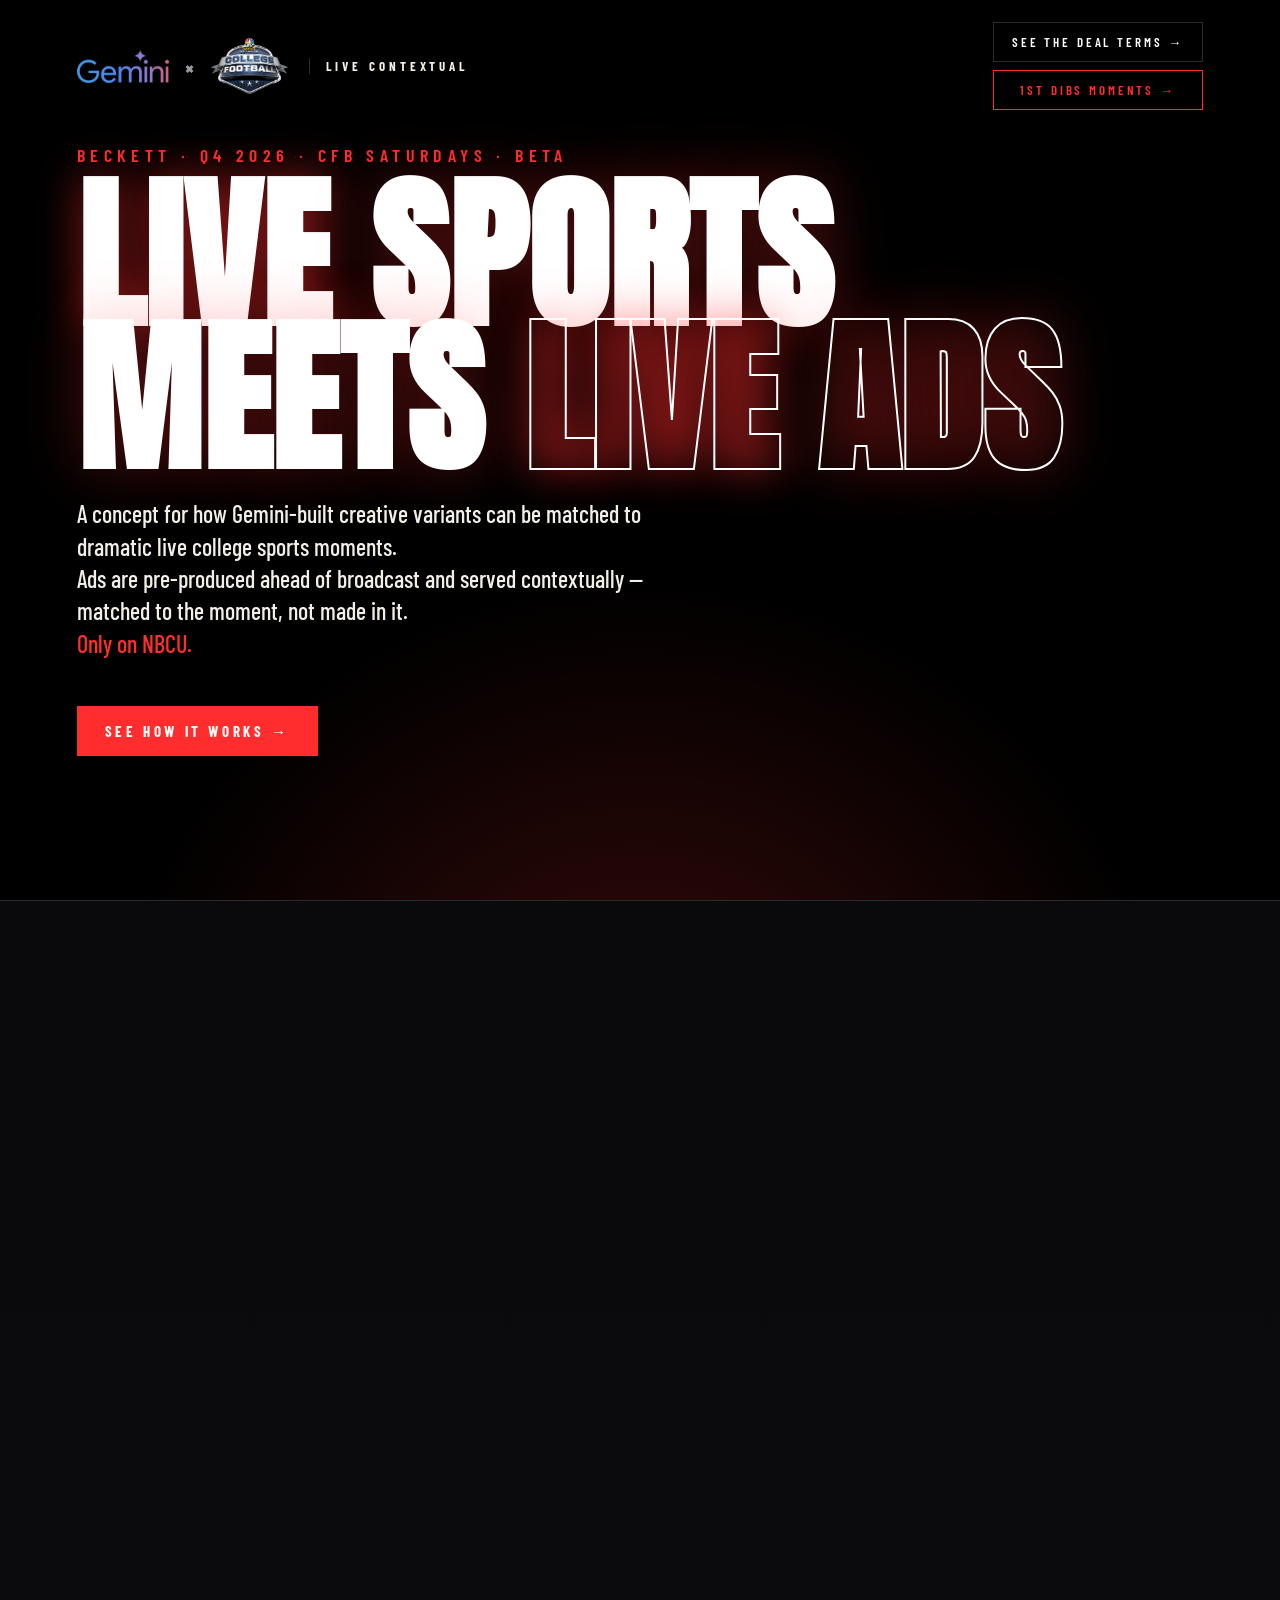
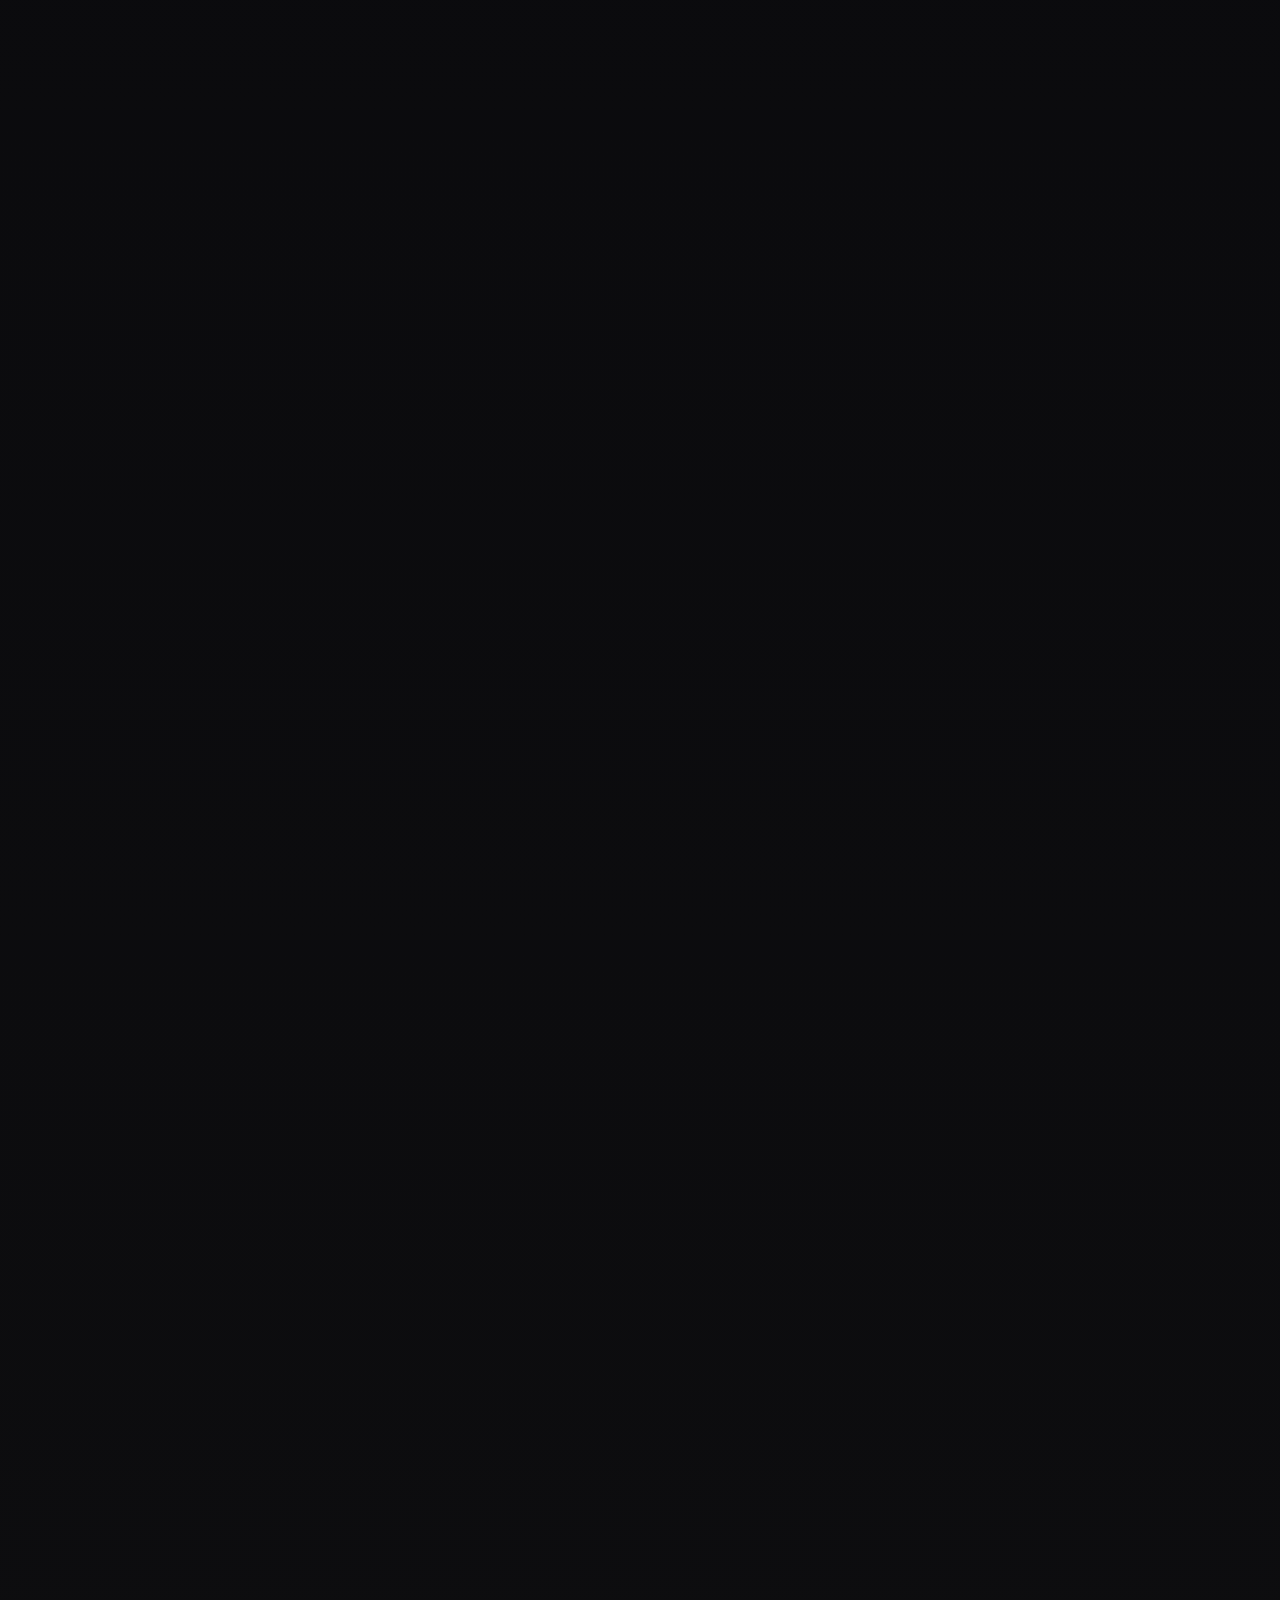
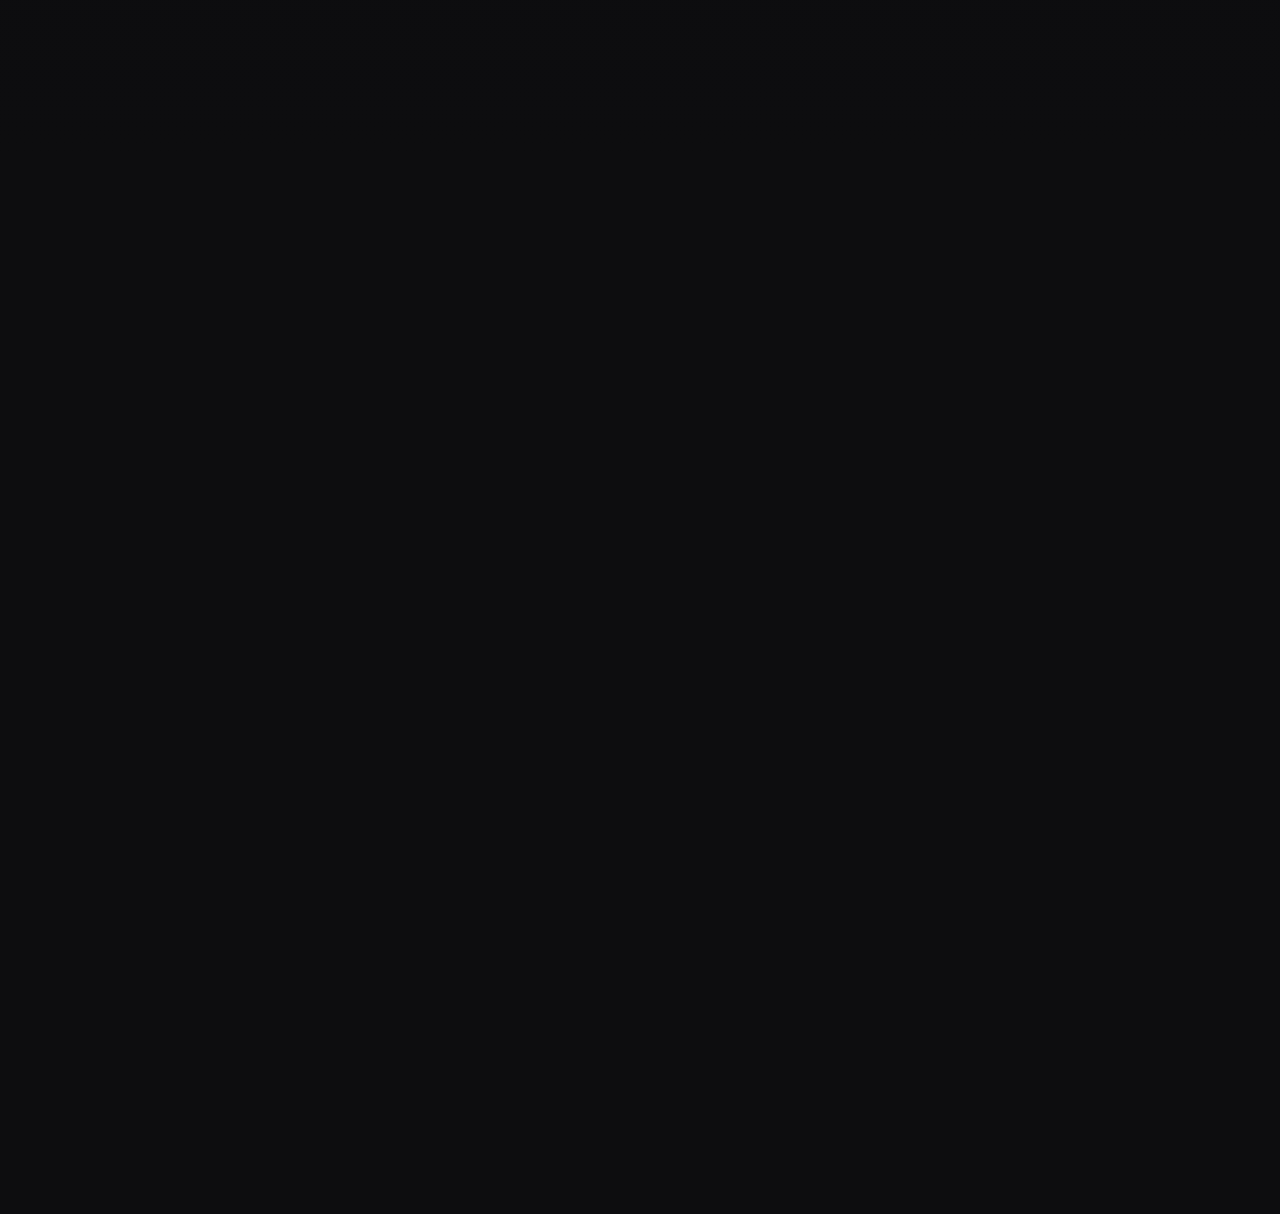
==== commit e673e105: "Title: Gemini × NBCU × College Football Co-Authored-By: Claude Opus 4.8 (1M context) <noreply@anthro" ====
--- a/index.html
+++ b/index.html
@@ -4,7 +4,7 @@
 <meta charset="UTF-8">
 <meta name="viewport" content="width=device-width, initial-scale=1.0">
 <link rel="icon" type="image/svg+xml" href="/assets/favicon.svg">
-<title>Beckett — Gemini × NBCU Live Contextual</title>
+<title>Gemini × NBCU × College Football</title>
 <meta name="description" content="Leap into the ad. Beckett turns a CFB turnover into a meme of your friend before the next snap. A Gemini × NBCU pilot for Q4 2026.">
 <link rel="preconnect" href="https://fonts.googleapis.com">
 <link rel="preconnect" href="https://fonts.gstatic.com" crossorigin>
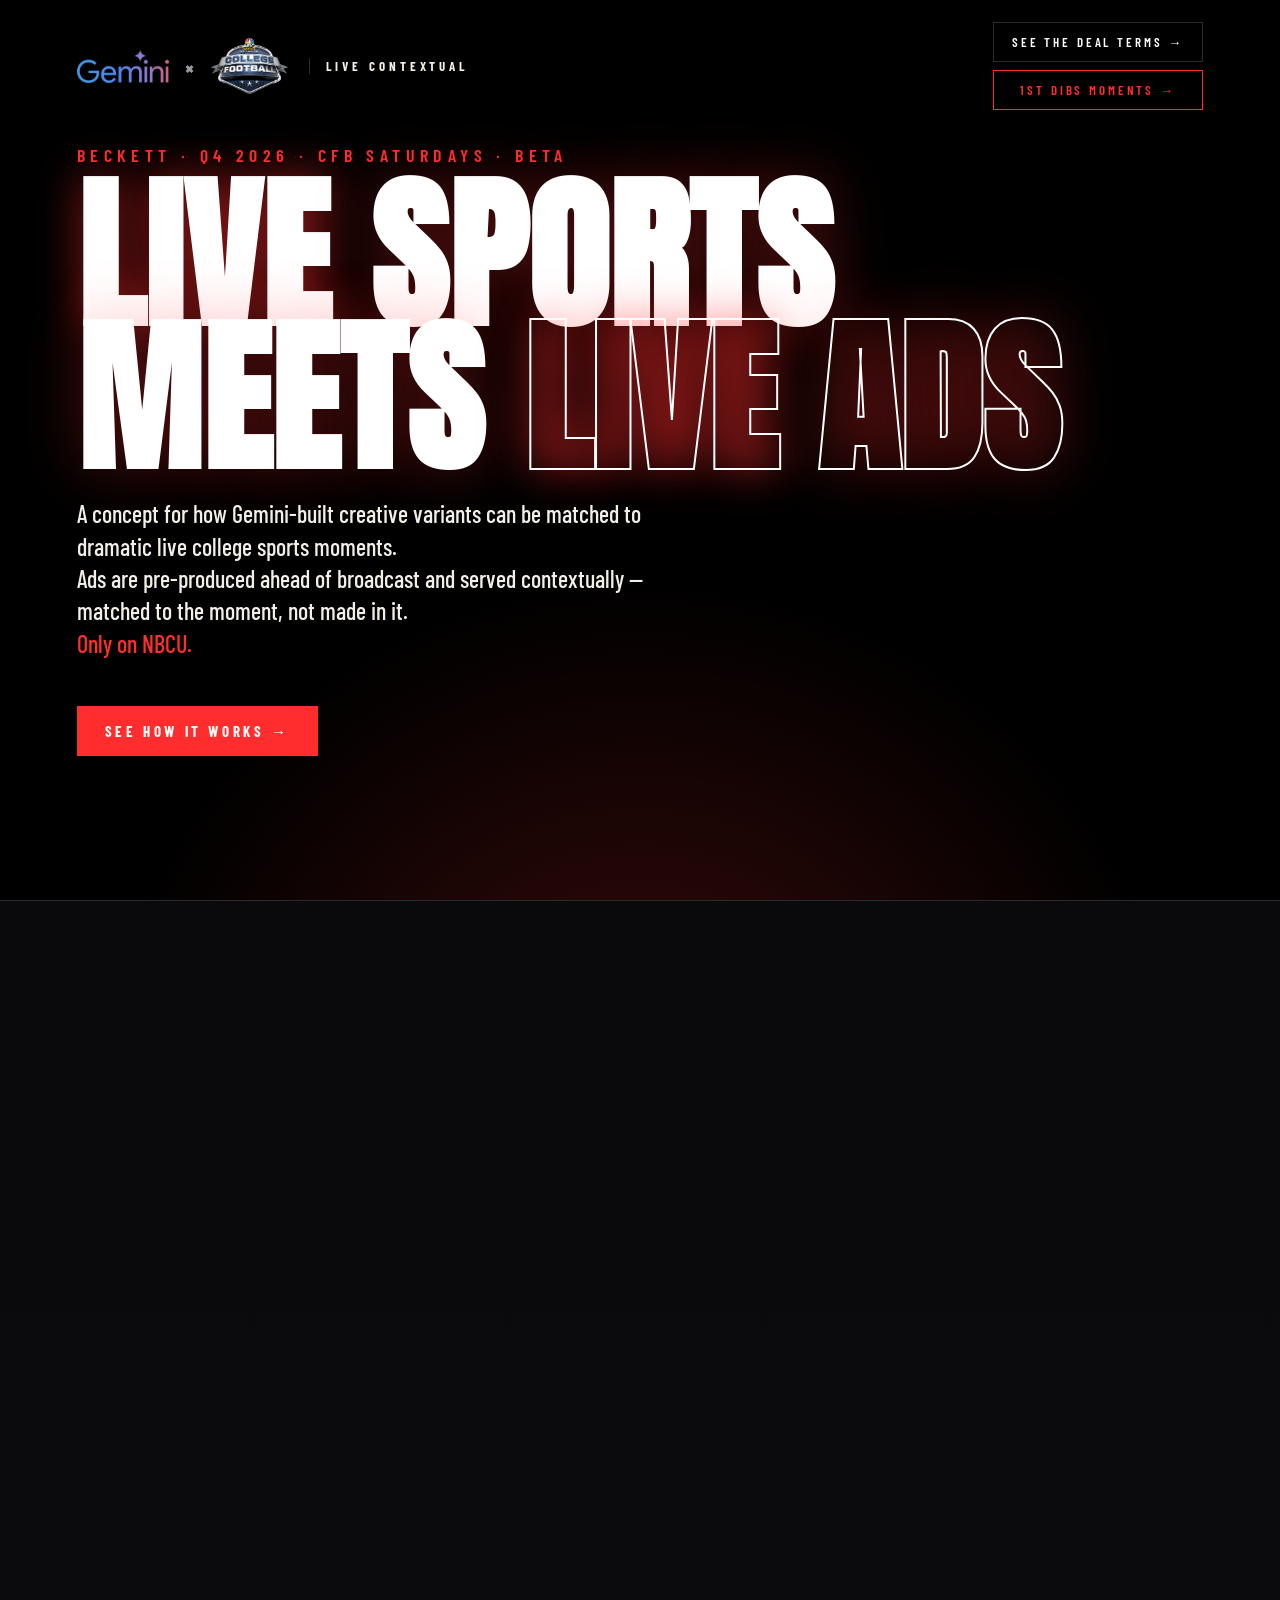
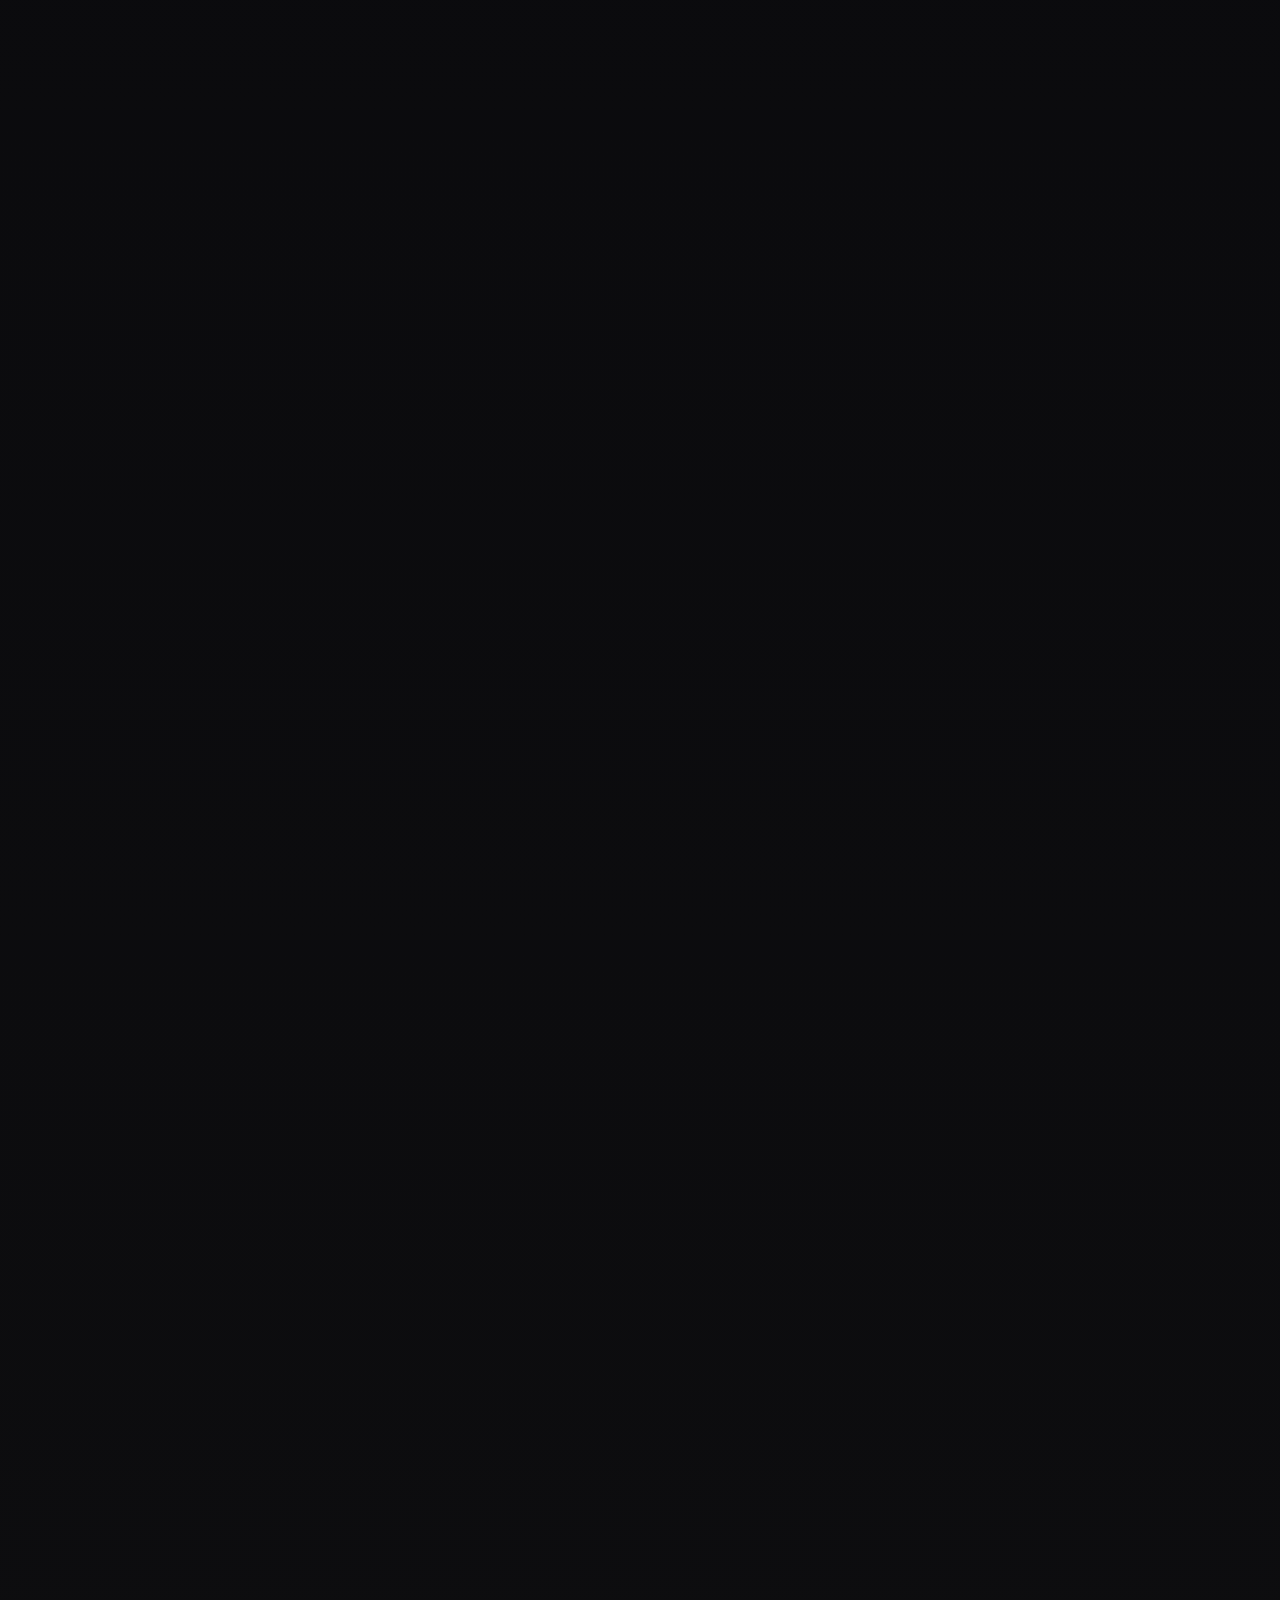
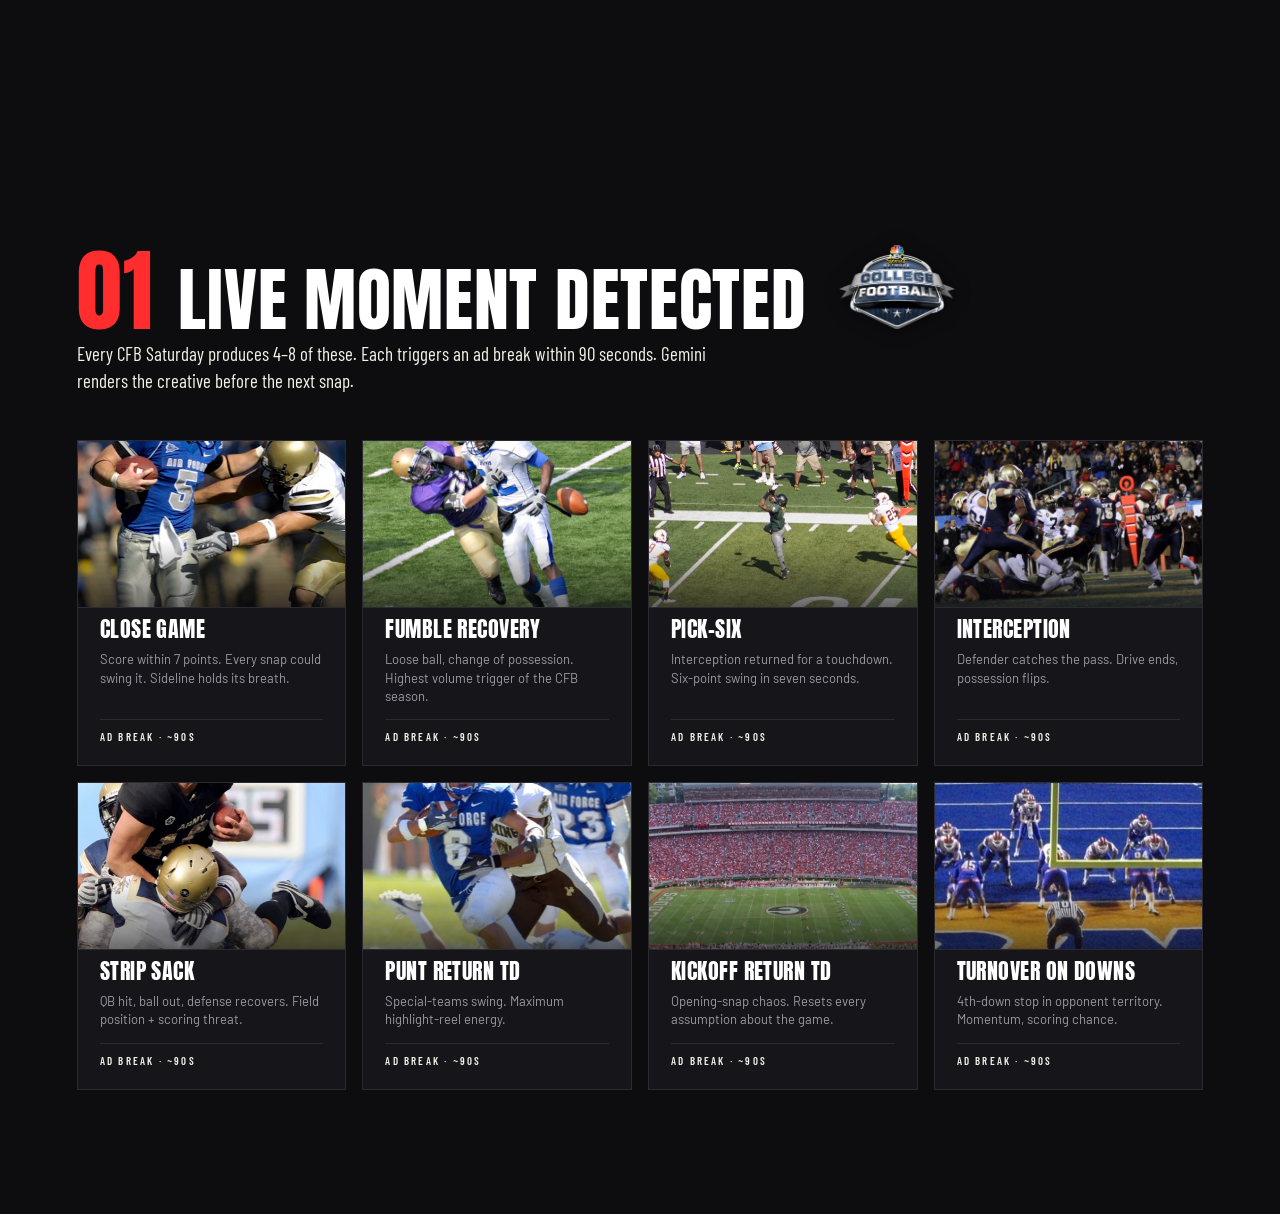
==== commit bd003ac8: "Fix scroll jank + dead card clicks: pause hero video off-screen, drop content-visibility on interact" ====
--- a/index.html
+++ b/index.html
@@ -303,7 +303,11 @@
   /* Skip rendering off-screen sections while scrolling (big win on this tall
      page). contain-intrinsic-size:auto remembers each section's real height
      after first render, so the scrollbar stays stable — no jump. */
-  .why-panel,#step-1,#step-2{content-visibility:auto;contain-intrinsic-size:auto 800px}
+  .why-panel{content-visibility:auto;contain-intrinsic-size:auto 800px}
+  /* #step-1/#step-2 deliberately NOT content-visibility:auto — the render-skip
+     burst on scroll-in caused jank (and the 800px size guess made the scrollbar
+     jump), and skipped subtrees don't reliably hit-test, so moment/meme card
+     clicks were being dropped. These two sections are interactive — keep them live. */
   .s-head{display:flex;align-items:baseline;gap:24px;margin-bottom:8px;flex-wrap:wrap}
   .s-num{font-family:var(--display);font-size:clamp(48px,7vw,100px);
     line-height:.9;color:var(--accent);letter-spacing:.02em}
@@ -676,7 +680,7 @@
 <!-- ───────── HERO ───────── -->
 <div class="hero">
   <div class="video-bg" aria-hidden="true">
-    <video id="hero-video" muted loop playsinline preload="auto"
+    <video id="hero-video" muted loop playsinline preload="metadata"
            poster="https://i.ytimg.com/vi/ij8JB47XbZA/maxresdefault.jpg">
       <source src="/assets/hero-loop.mp4" type="video/mp4">
     </video>
@@ -1460,11 +1464,19 @@
     // Honor reduced-motion: leave the poster image showing, don't play.
     if (window.matchMedia('(prefers-reduced-motion: reduce)').matches) return;
     v.muted = true; // required for autoplay
-    const p = v.play(); if (p && p.catch) p.catch(() => {});
-    // NOTE: deliberately NOT pausing/playing on scroll. Toggling play()/pause()
-    // as the hero crossed the viewport edge spiked the decoder and froze the
-    // page mid-scroll. The clip is small/low-res, so just letting it loop
-    // continuously is cheaper than the decode restarts.
+    const play = () => { const p = v.play(); if (p && p.catch) p.catch(() => {}); };
+    play();
+    // Pause the decoder when the hero leaves the viewport (poster stays showing),
+    // resume when it scrolls back. An always-decoding full-viewport video pegs the
+    // main thread, which made BOTH scrolling janky and the moment/meme card clicks
+    // feel dead down the page. IntersectionObserver has no per-frame scroll cost,
+    // and unlike the old play/pause-on-scroll-edge it fires once per crossing so it
+    // doesn't thrash the decoder.
+    if ('IntersectionObserver' in window) {
+      new IntersectionObserver((entries) => {
+        entries.forEach(e => { e.isIntersecting ? play() : v.pause(); });
+      }, { threshold: 0.01 }).observe(v);
+    }
   })();
 
   // Beckett tooltip — tap-to-toggle for touch devices (hover still works on desktop)
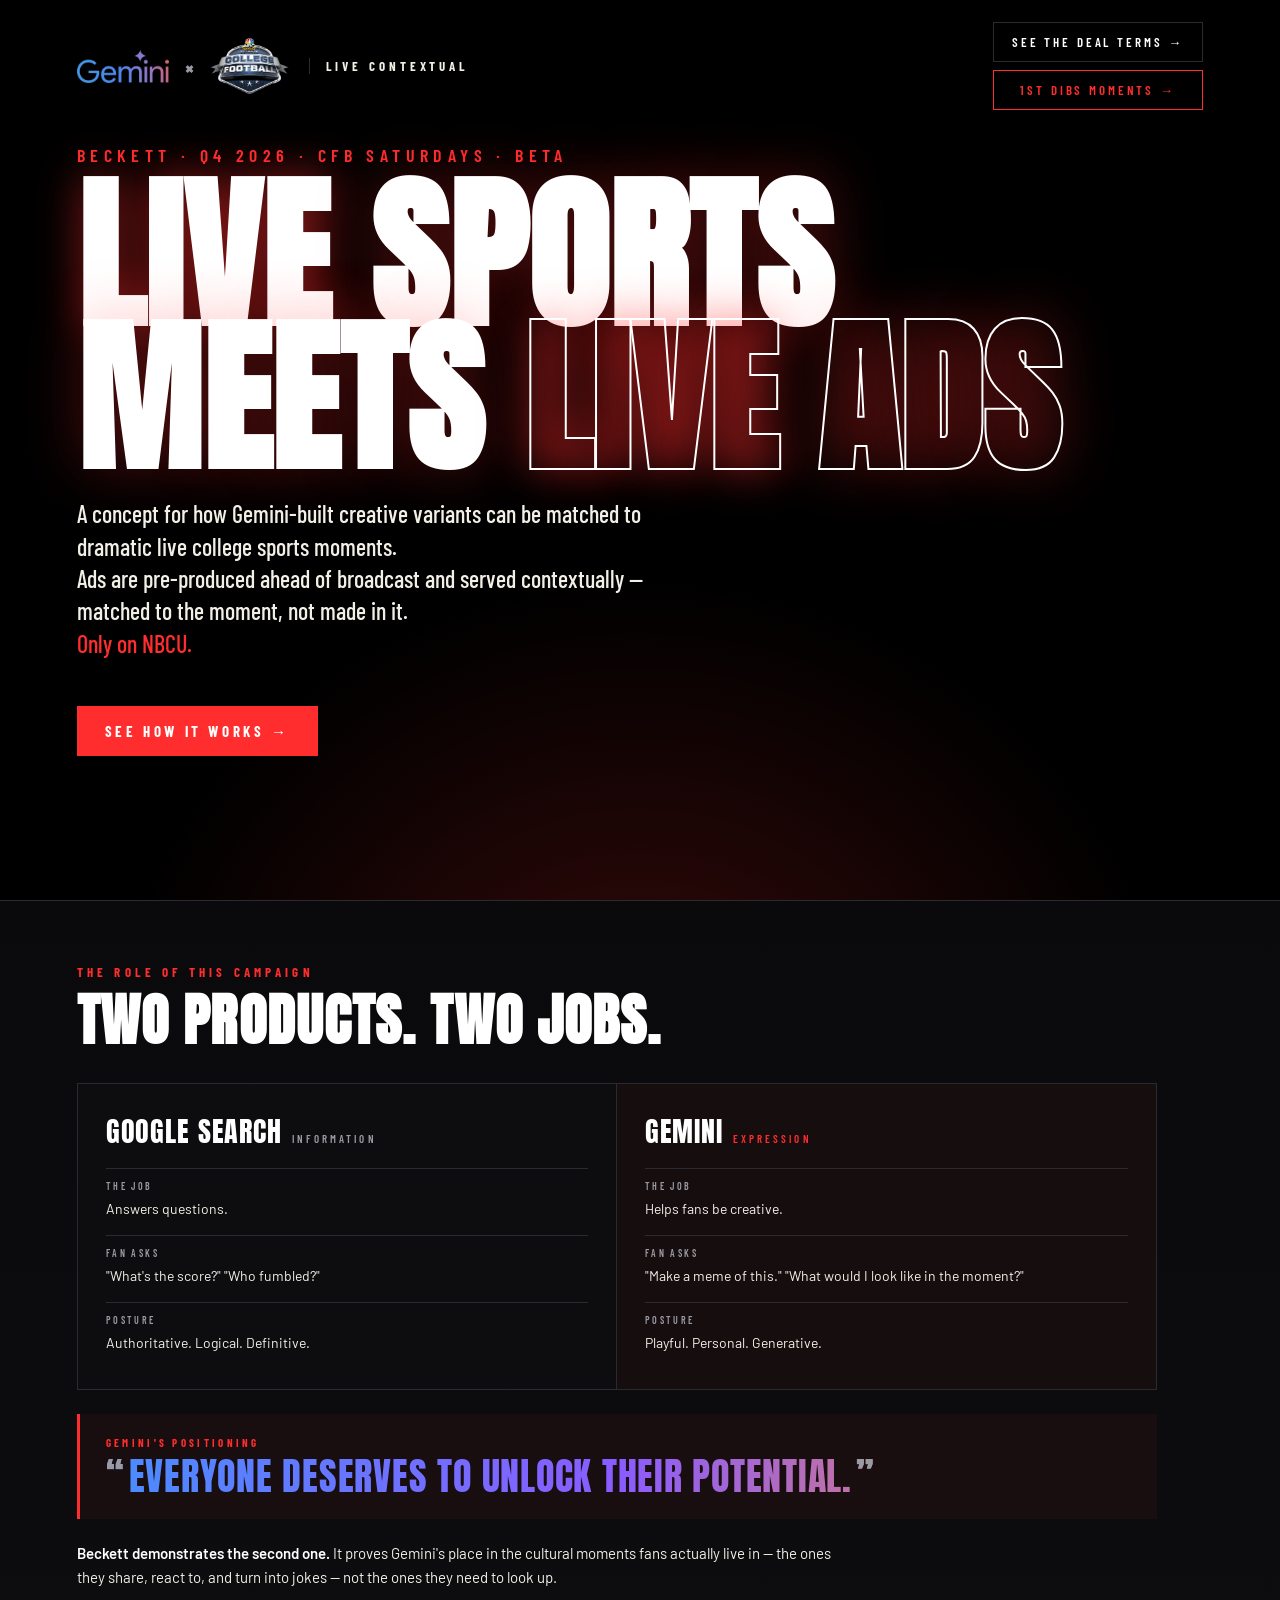
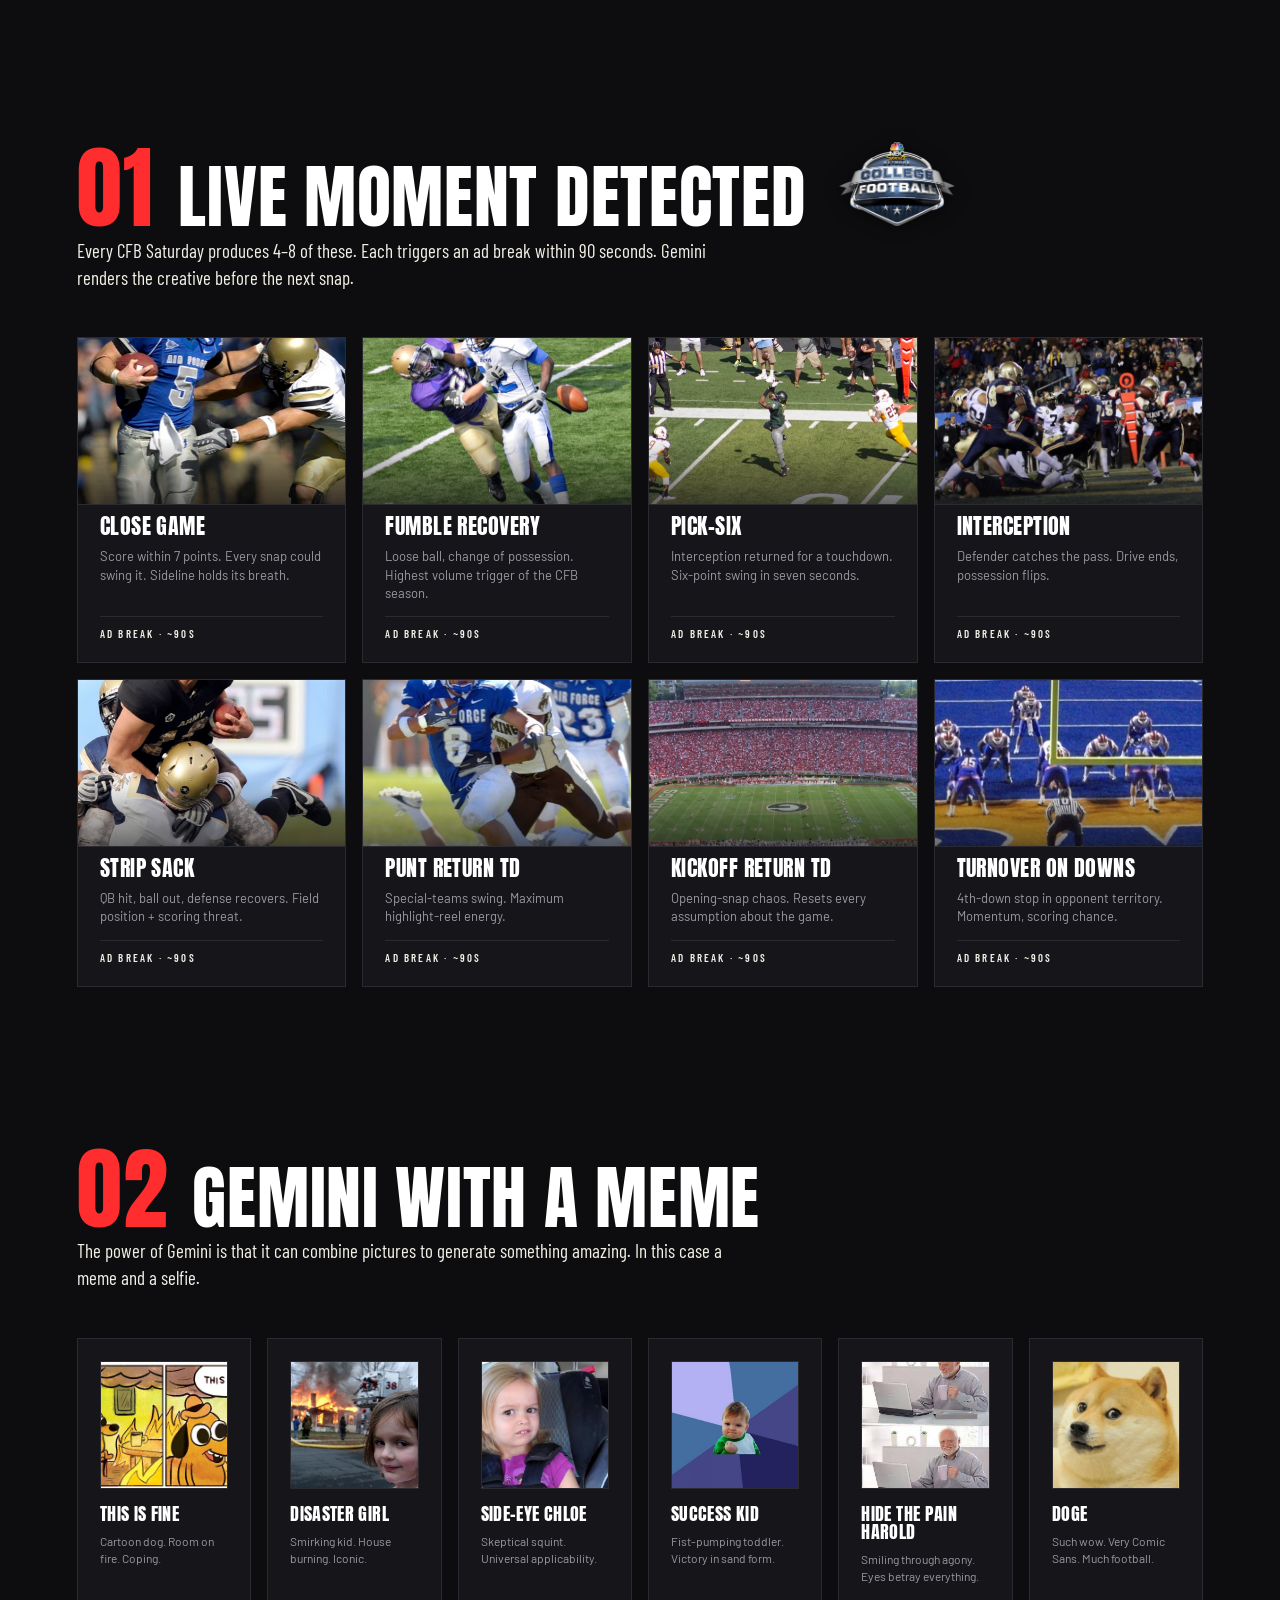
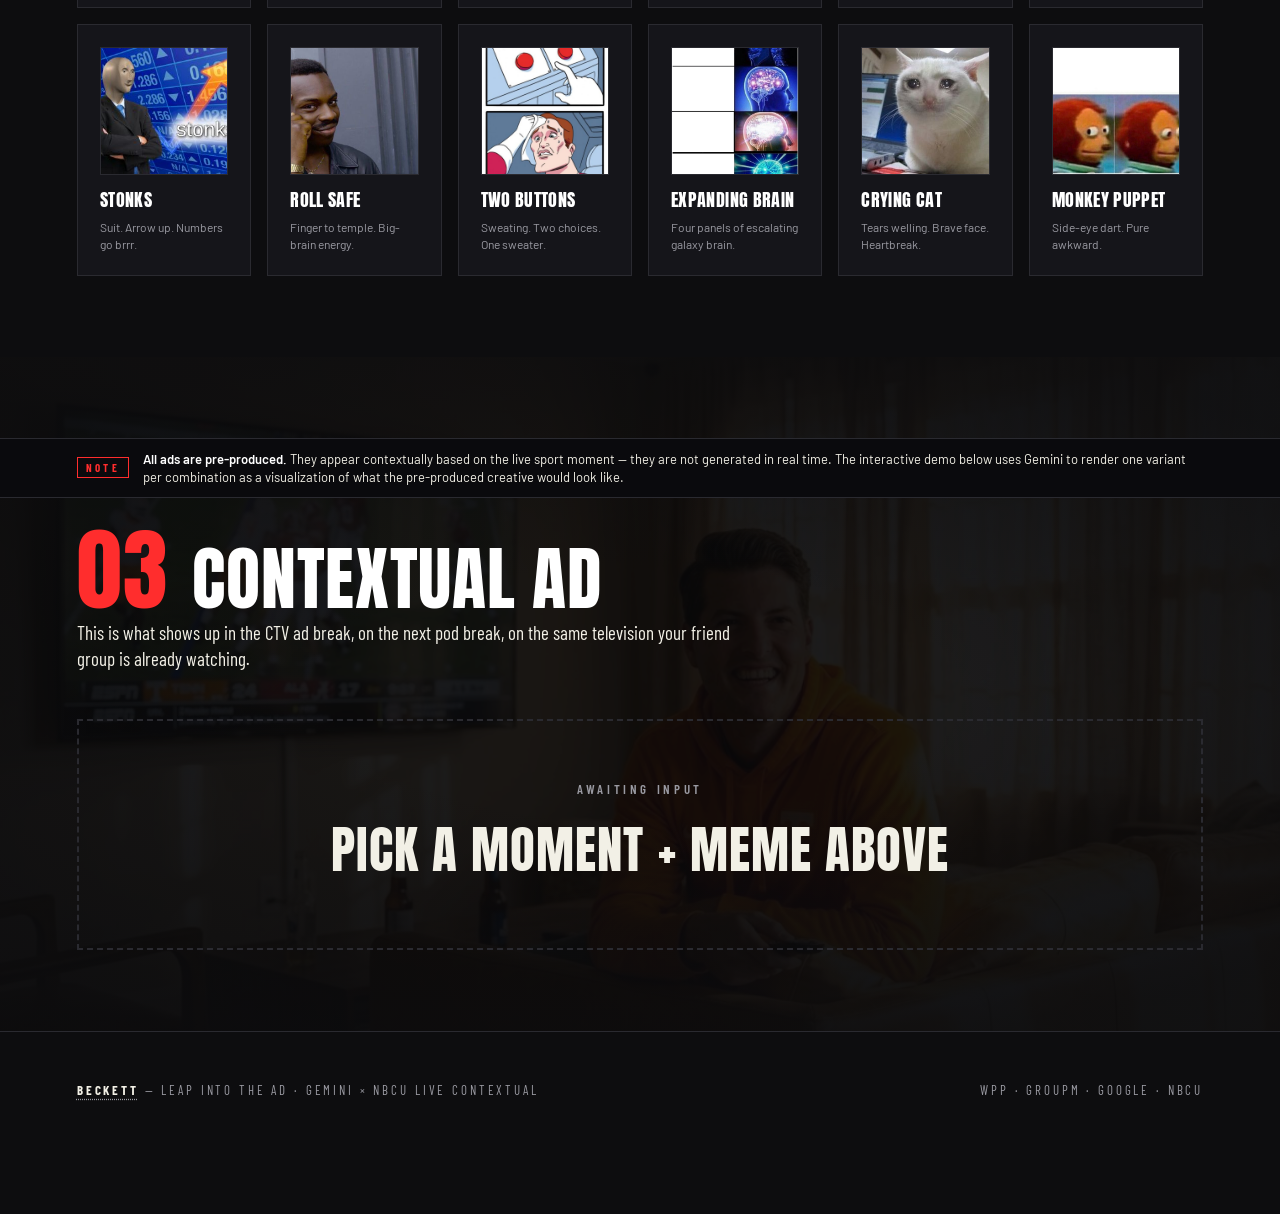
==== commit f0c67fa3: "Hero video: defer decode off the page-open critical path The autoplaying hero video is the only cont" ====
--- a/index.html
+++ b/index.html
@@ -1464,19 +1464,38 @@
     // Honor reduced-motion: leave the poster image showing, don't play.
     if (window.matchMedia('(prefers-reduced-motion: reduce)').matches) return;
     v.muted = true; // required for autoplay
-    const play = () => { const p = v.play(); if (p && p.catch) p.catch(() => {}); };
-    play();
-    // Pause the decoder when the hero leaves the viewport (poster stays showing),
-    // resume when it scrolls back. An always-decoding full-viewport video pegs the
-    // main thread, which made BOTH scrolling janky and the moment/meme card clicks
-    // feel dead down the page. IntersectionObserver has no per-frame scroll cost,
-    // and unlike the old play/pause-on-scroll-edge it fires once per crossing so it
-    // doesn't thrash the decoder.
+
+    // The hero video is the only continuous main-thread cost on this page. Two
+    // rules keep it from ever fighting the user for the CPU:
+    //   1. inView — only decode while the hero is actually on screen. Once the
+    //      user scrolls down to the Moments/Memes grids the video is PAUSED, so
+    //      it can't starve the card clicks (the poster image stays visible).
+    //   2. ready  — do NOT start decoding on page open. A full-viewport video
+    //      decode competing with the very first scroll is what made the page feel
+    //      frozen the instant it opened. We wait until the page is idle (or the
+    //      user's first interaction) before the first play(). Poster shows
+    //      meanwhile, so the hero never looks empty.
+    let inView = true;   // hero sits at the top — on screen at load
+    let ready  = false;  // flips true once the page has settled
+    const sync = () => {
+      if (ready && inView) { const p = v.play(); if (p && p.catch) p.catch(() => {}); }
+      else { v.pause(); }
+    };
+
     if ('IntersectionObserver' in window) {
       new IntersectionObserver((entries) => {
-        entries.forEach(e => { e.isIntersecting ? play() : v.pause(); });
+        entries.forEach(e => { inView = e.isIntersecting; });
+        sync();
       }, { threshold: 0.01 }).observe(v);
     }
+
+    const start = () => { if (ready) return; ready = true; sync(); };
+    const onIdle = window.requestIdleCallback || (cb => setTimeout(cb, 800));
+    if (document.readyState === 'complete') onIdle(start);
+    else window.addEventListener('load', () => onIdle(start), { once: true });
+    // …or as soon as the user interacts, whichever comes first.
+    ['pointerdown', 'keydown', 'wheel', 'touchstart'].forEach(ev =>
+      window.addEventListener(ev, start, { once: true, passive: true }));
   })();
 
   // Beckett tooltip — tap-to-toggle for touch devices (hover still works on desktop)
